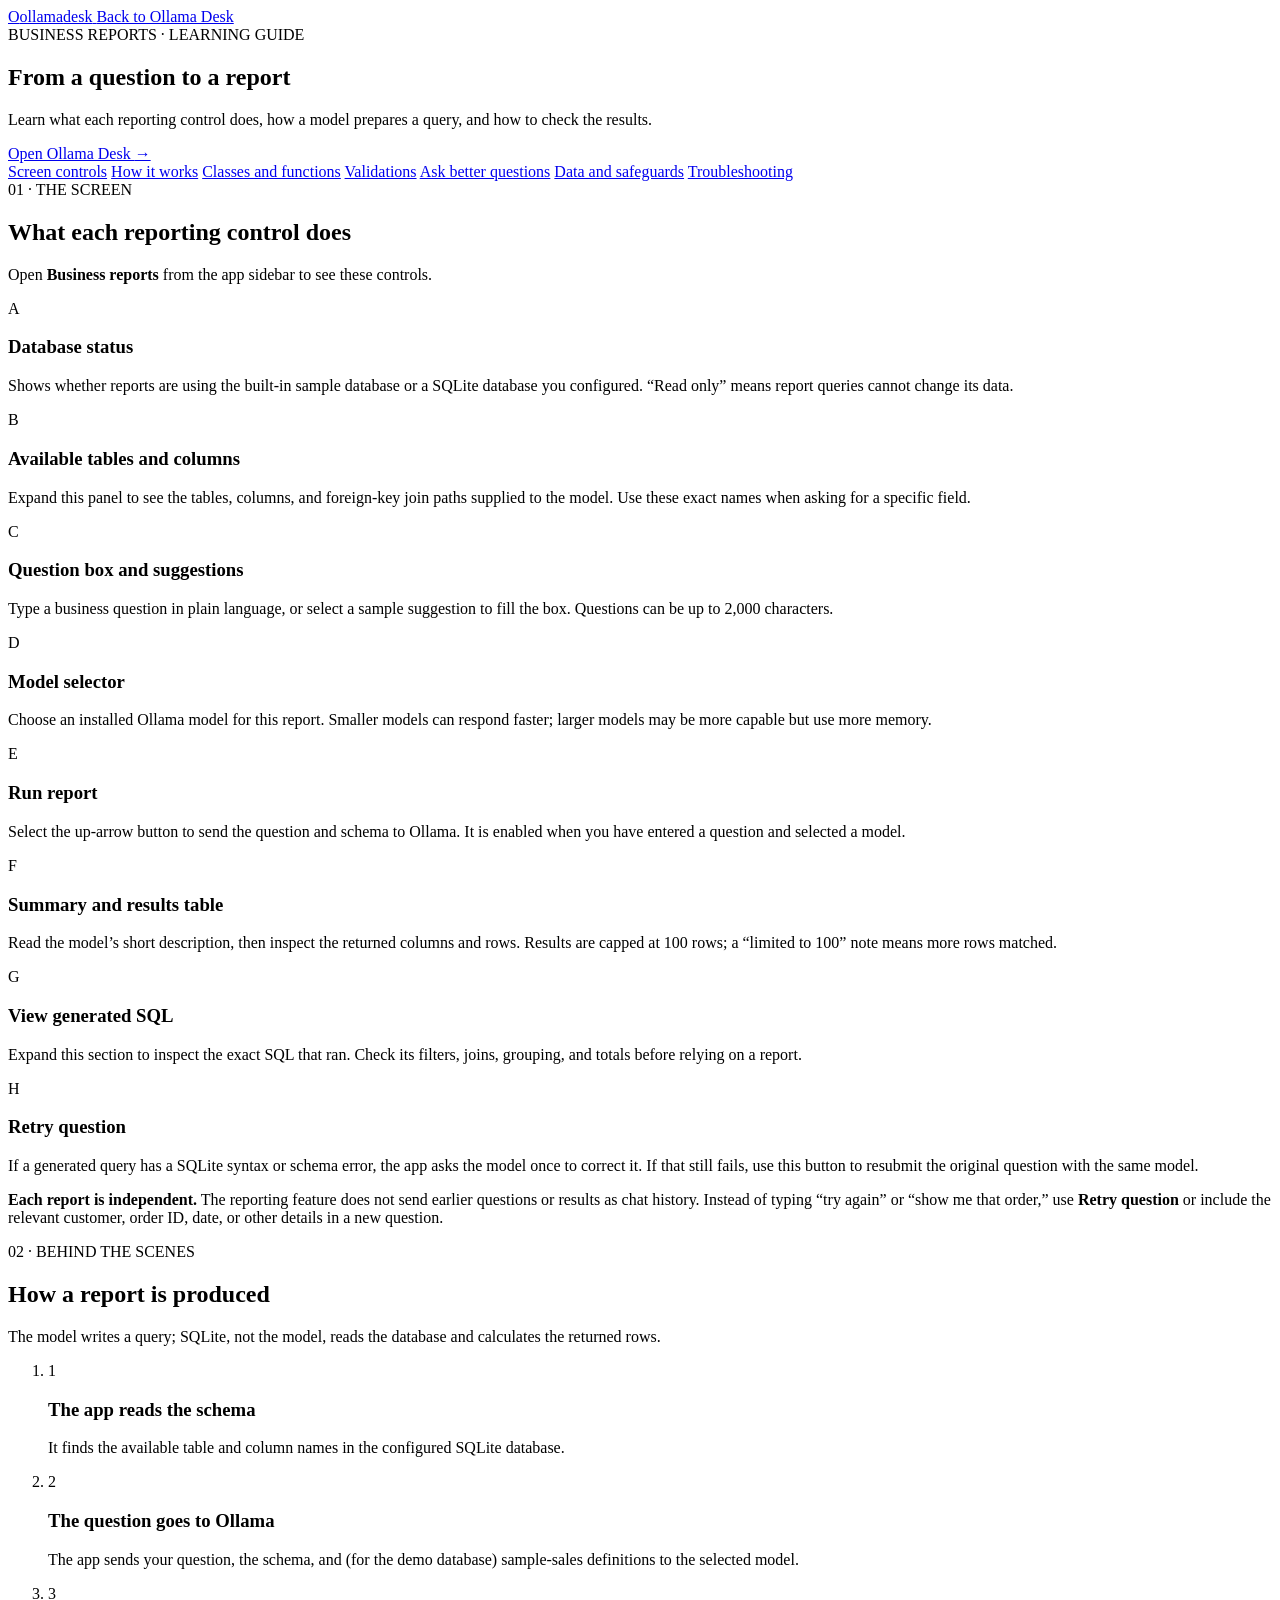
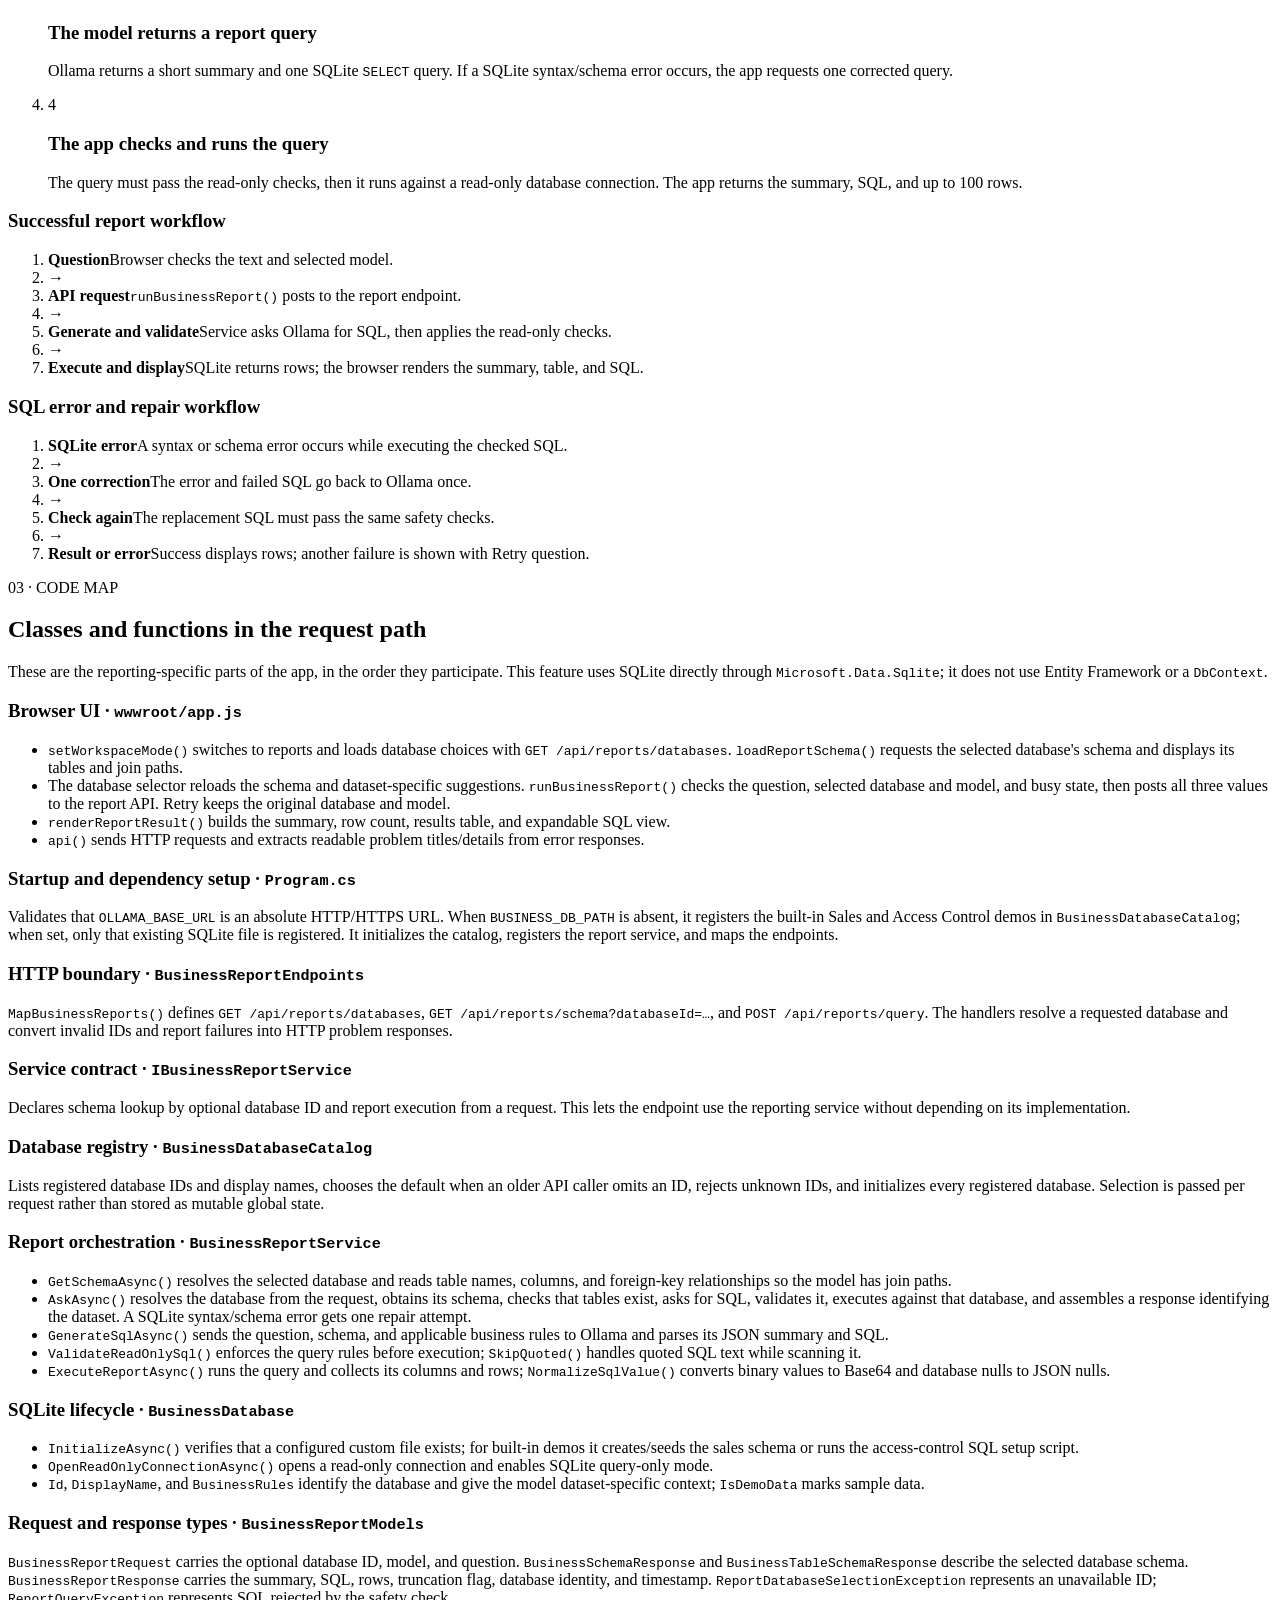
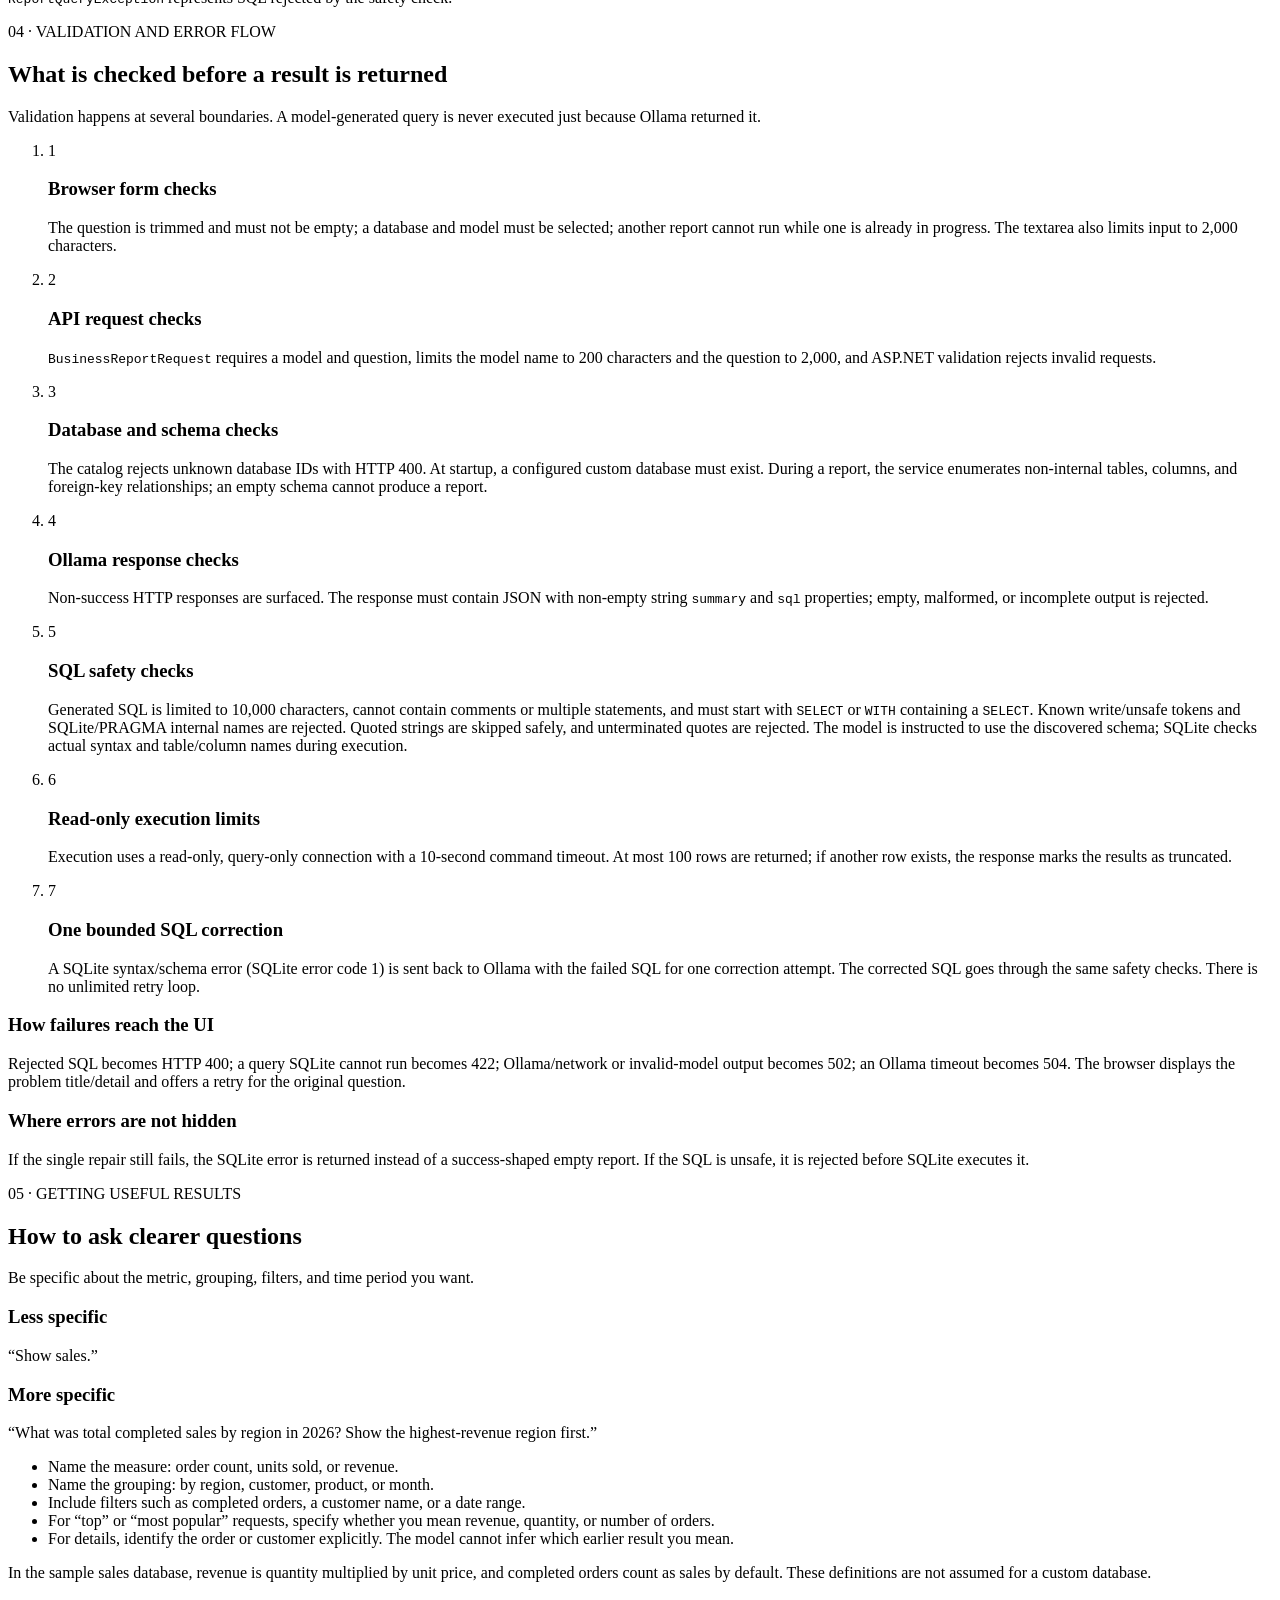
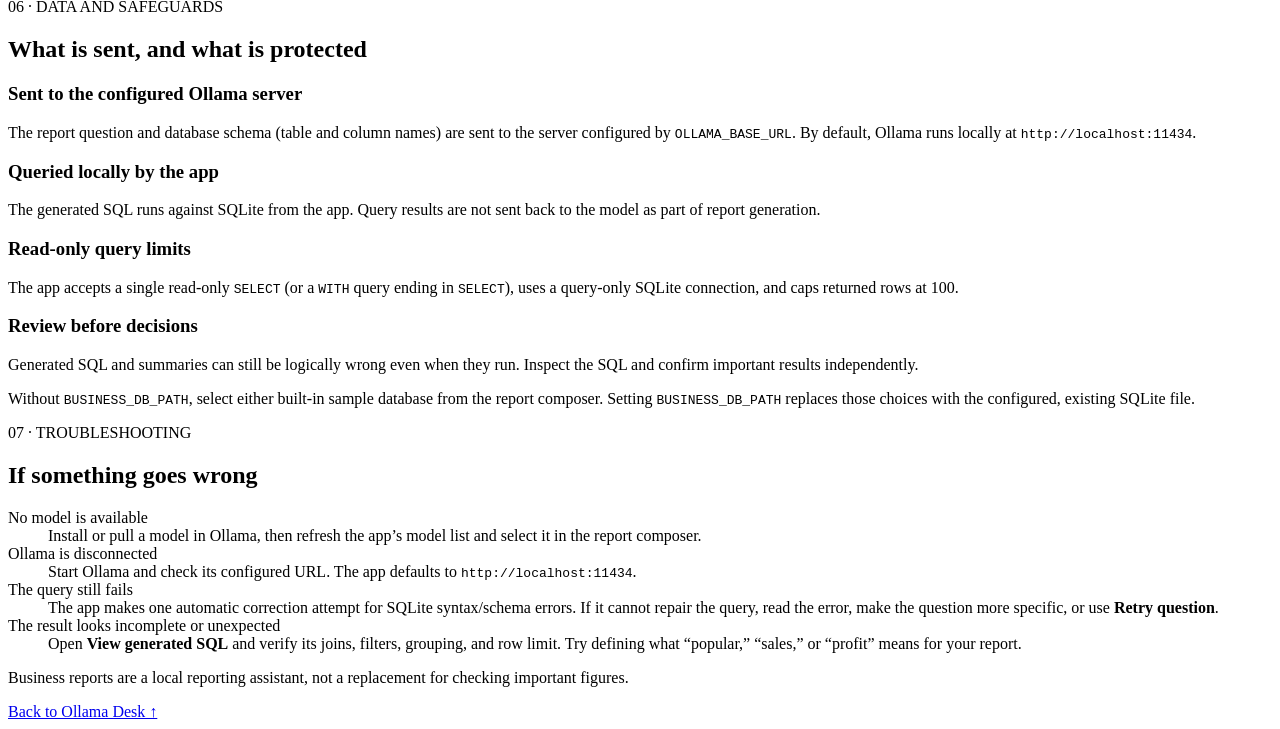
==== wwwroot/learning.html @ eddd1640 "Init commit" ====
<!doctype html>
<html lang="en">
<head>
  <meta charset="utf-8">
  <meta name="viewport" content="width=device-width, initial-scale=1">
  <meta name="theme-color" content="#101112">
  <meta name="description" content="Learn how Ollama Desk turns business questions into read-only SQLite reports.">
  <title>Business Reports Guide · Ollama Desk</title>
  <link rel="stylesheet" href="/styles.css">
</head>
<body class="learning-page">
  <header class="learning-topbar">
    <a class="brand" href="/" aria-label="Ollama Desk home">
      <span class="brand-mark">O</span><span>ollama<span class="brand-light">desk</span></span>
    </a>
    <a class="learning-back" href="/">Back to Ollama Desk</a>
  </header>

  <main class="learning-main">
    <section class="learning-hero">
      <div class="eyebrow">BUSINESS REPORTS · LEARNING GUIDE</div>
      <h1>From a question to a report</h1>
      <p>Learn what each reporting control does, how a model prepares a query, and how to check the results.</p>
      <a class="learning-cta" href="/">Open Ollama Desk <span aria-hidden="true">→</span></a>
    </section>

    <nav class="learning-toc" aria-label="Guide sections">
      <a href="#controls">Screen controls</a>
      <a href="#workflow">How it works</a>
      <a href="#architecture">Classes and functions</a>
      <a href="#validation-flow">Validations</a>
      <a href="#good-questions">Ask better questions</a>
      <a href="#safety">Data and safeguards</a>
      <a href="#troubleshooting">Troubleshooting</a>
    </nav>

    <section class="learning-section" id="controls">
      <div class="learning-section-heading">
        <div class="eyebrow">01 · THE SCREEN</div>
        <h2>What each reporting control does</h2>
        <p>Open <strong>Business reports</strong> from the app sidebar to see these controls.</p>
      </div>
      <div class="learning-cards">
        <article class="learning-card">
          <span class="learning-card-number">A</span>
          <h3>Database status</h3>
          <p>Shows whether reports are using the built-in sample database or a SQLite database you configured. “Read only” means report queries cannot change its data.</p>
        </article>
        <article class="learning-card">
          <span class="learning-card-number">B</span>
          <h3>Available tables and columns</h3>
          <p>Expand this panel to see the tables, columns, and foreign-key join paths supplied to the model. Use these exact names when asking for a specific field.</p>
        </article>
        <article class="learning-card">
          <span class="learning-card-number">C</span>
          <h3>Question box and suggestions</h3>
          <p>Type a business question in plain language, or select a sample suggestion to fill the box. Questions can be up to 2,000 characters.</p>
        </article>
        <article class="learning-card">
          <span class="learning-card-number">D</span>
          <h3>Model selector</h3>
          <p>Choose an installed Ollama model for this report. Smaller models can respond faster; larger models may be more capable but use more memory.</p>
        </article>
        <article class="learning-card">
          <span class="learning-card-number">E</span>
          <h3>Run report</h3>
          <p>Select the up-arrow button to send the question and schema to Ollama. It is enabled when you have entered a question and selected a model.</p>
        </article>
        <article class="learning-card">
          <span class="learning-card-number">F</span>
          <h3>Summary and results table</h3>
          <p>Read the model’s short description, then inspect the returned columns and rows. Results are capped at 100 rows; a “limited to 100” note means more rows matched.</p>
        </article>
        <article class="learning-card">
          <span class="learning-card-number">G</span>
          <h3>View generated SQL</h3>
          <p>Expand this section to inspect the exact SQL that ran. Check its filters, joins, grouping, and totals before relying on a report.</p>
        </article>
        <article class="learning-card">
          <span class="learning-card-number">H</span>
          <h3>Retry question</h3>
          <p>If a generated query has a SQLite syntax or schema error, the app asks the model once to correct it. If that still fails, use this button to resubmit the original question with the same model.</p>
        </article>
      </div>
      <p class="learning-note"><strong>Each report is independent.</strong> The reporting feature does not send earlier questions or results as chat history. Instead of typing “try again” or “show me that order,” use <strong>Retry question</strong> or include the relevant customer, order ID, date, or other details in a new question.</p>
    </section>

    <section class="learning-section" id="workflow">
      <div class="learning-section-heading">
        <div class="eyebrow">02 · BEHIND THE SCENES</div>
        <h2>How a report is produced</h2>
        <p>The model writes a query; SQLite, not the model, reads the database and calculates the returned rows.</p>
      </div>
      <ol class="learning-steps">
        <li><span>1</span><div><h3>The app reads the schema</h3><p>It finds the available table and column names in the configured SQLite database.</p></div></li>
        <li><span>2</span><div><h3>The question goes to Ollama</h3><p>The app sends your question, the schema, and (for the demo database) sample-sales definitions to the selected model.</p></div></li>
        <li><span>3</span><div><h3>The model returns a report query</h3><p>Ollama returns a short summary and one SQLite <code>SELECT</code> query. If a SQLite syntax/schema error occurs, the app requests one corrected query.</p></div></li>
        <li><span>4</span><div><h3>The app checks and runs the query</h3><p>The query must pass the read-only checks, then it runs against a read-only database connection. The app returns the summary, SQL, and up to 100 rows.</p></div></li>
      </ol>
      <div class="learning-workflows">
        <article class="learning-workflow-card">
          <h3>Successful report workflow</h3>
          <ol class="learning-arrow-flow" aria-label="Successful report workflow">
            <li><strong>Question</strong><span>Browser checks the text and selected model.</span></li>
            <li class="learning-arrow" aria-hidden="true">→</li>
            <li><strong>API request</strong><span><code>runBusinessReport()</code> posts to the report endpoint.</span></li>
            <li class="learning-arrow" aria-hidden="true">→</li>
            <li><strong>Generate and validate</strong><span>Service asks Ollama for SQL, then applies the read-only checks.</span></li>
            <li class="learning-arrow" aria-hidden="true">→</li>
            <li><strong>Execute and display</strong><span>SQLite returns rows; the browser renders the summary, table, and SQL.</span></li>
          </ol>
        </article>
        <article class="learning-workflow-card">
          <h3>SQL error and repair workflow</h3>
          <ol class="learning-arrow-flow" aria-label="SQL error repair workflow">
            <li><strong>SQLite error</strong><span>A syntax or schema error occurs while executing the checked SQL.</span></li>
            <li class="learning-arrow" aria-hidden="true">→</li>
            <li><strong>One correction</strong><span>The error and failed SQL go back to Ollama once.</span></li>
            <li class="learning-arrow" aria-hidden="true">→</li>
            <li><strong>Check again</strong><span>The replacement SQL must pass the same safety checks.</span></li>
            <li class="learning-arrow" aria-hidden="true">→</li>
            <li><strong>Result or error</strong><span>Success displays rows; another failure is shown with Retry question.</span></li>
          </ol>
        </article>
      </div>
    </section>

    <section class="learning-section" id="architecture">
      <div class="learning-section-heading">
        <div class="eyebrow">03 · CODE MAP</div>
        <h2>Classes and functions in the request path</h2>
        <p>These are the reporting-specific parts of the app, in the order they participate. This feature uses SQLite directly through <code>Microsoft.Data.Sqlite</code>; it does not use Entity Framework or a <code>DbContext</code>.</p>
      </div>
      <div class="learning-cards">
        <article class="learning-card">
          <h3>Browser UI · <code>wwwroot/app.js</code></h3>
          <ul class="learning-code-list">
            <li><code>setWorkspaceMode()</code> switches to reports and loads database choices with <code>GET /api/reports/databases</code>. <code>loadReportSchema()</code> requests the selected database's schema and displays its tables and join paths.</li>
            <li>The database selector reloads the schema and dataset-specific suggestions. <code>runBusinessReport()</code> checks the question, selected database and model, and busy state, then posts all three values to the report API. Retry keeps the original database and model.</li>
            <li><code>renderReportResult()</code> builds the summary, row count, results table, and expandable SQL view.</li>
            <li><code>api()</code> sends HTTP requests and extracts readable problem titles/details from error responses.</li>
          </ul>
        </article>
        <article class="learning-card">
          <h3>Startup and dependency setup · <code>Program.cs</code></h3>
          <p>Validates that <code>OLLAMA_BASE_URL</code> is an absolute HTTP/HTTPS URL. When <code>BUSINESS_DB_PATH</code> is absent, it registers the built-in Sales and Access Control demos in <code>BusinessDatabaseCatalog</code>; when set, only that existing SQLite file is registered. It initializes the catalog, registers the report service, and maps the endpoints.</p>
        </article>
        <article class="learning-card">
          <h3>HTTP boundary · <code>BusinessReportEndpoints</code></h3>
          <p><code>MapBusinessReports()</code> defines <code>GET /api/reports/databases</code>, <code>GET /api/reports/schema?databaseId=…</code>, and <code>POST /api/reports/query</code>. The handlers resolve a requested database and convert invalid IDs and report failures into HTTP problem responses.</p>
        </article>
        <article class="learning-card">
          <h3>Service contract · <code>IBusinessReportService</code></h3>
          <p>Declares schema lookup by optional database ID and report execution from a request. This lets the endpoint use the reporting service without depending on its implementation.</p>
        </article>
        <article class="learning-card">
          <h3>Database registry · <code>BusinessDatabaseCatalog</code></h3>
          <p>Lists registered database IDs and display names, chooses the default when an older API caller omits an ID, rejects unknown IDs, and initializes every registered database. Selection is passed per request rather than stored as mutable global state.</p>
        </article>
        <article class="learning-card">
          <h3>Report orchestration · <code>BusinessReportService</code></h3>
          <ul class="learning-code-list">
            <li><code>GetSchemaAsync()</code> resolves the selected database and reads table names, columns, and foreign-key relationships so the model has join paths.</li>
            <li><code>AskAsync()</code> resolves the database from the request, obtains its schema, checks that tables exist, asks for SQL, validates it, executes against that database, and assembles a response identifying the dataset. A SQLite syntax/schema error gets one repair attempt.</li>
            <li><code>GenerateSqlAsync()</code> sends the question, schema, and applicable business rules to Ollama and parses its JSON summary and SQL.</li>
            <li><code>ValidateReadOnlySql()</code> enforces the query rules before execution; <code>SkipQuoted()</code> handles quoted SQL text while scanning it.</li>
            <li><code>ExecuteReportAsync()</code> runs the query and collects its columns and rows; <code>NormalizeSqlValue()</code> converts binary values to Base64 and database nulls to JSON nulls.</li>
          </ul>
        </article>
        <article class="learning-card">
          <h3>SQLite lifecycle · <code>BusinessDatabase</code></h3>
          <ul class="learning-code-list">
            <li><code>InitializeAsync()</code> verifies that a configured custom file exists; for built-in demos it creates/seeds the sales schema or runs the access-control SQL setup script.</li>
            <li><code>OpenReadOnlyConnectionAsync()</code> opens a read-only connection and enables SQLite query-only mode.</li>
            <li><code>Id</code>, <code>DisplayName</code>, and <code>BusinessRules</code> identify the database and give the model dataset-specific context; <code>IsDemoData</code> marks sample data.</li>
          </ul>
        </article>
        <article class="learning-card">
          <h3>Request and response types · <code>BusinessReportModels</code></h3>
          <p><code>BusinessReportRequest</code> carries the optional database ID, model, and question. <code>BusinessSchemaResponse</code> and <code>BusinessTableSchemaResponse</code> describe the selected database schema. <code>BusinessReportResponse</code> carries the summary, SQL, rows, truncation flag, database identity, and timestamp. <code>ReportDatabaseSelectionException</code> represents an unavailable ID; <code>ReportQueryException</code> represents SQL rejected by the safety check.</p>
        </article>
      </div>
    </section>

    <section class="learning-section" id="validation-flow">
      <div class="learning-section-heading">
        <div class="eyebrow">04 · VALIDATION AND ERROR FLOW</div>
        <h2>What is checked before a result is returned</h2>
        <p>Validation happens at several boundaries. A model-generated query is never executed just because Ollama returned it.</p>
      </div>
      <ol class="learning-steps">
        <li><span>1</span><div><h3>Browser form checks</h3><p>The question is trimmed and must not be empty; a database and model must be selected; another report cannot run while one is already in progress. The textarea also limits input to 2,000 characters.</p></div></li>
        <li><span>2</span><div><h3>API request checks</h3><p><code>BusinessReportRequest</code> requires a model and question, limits the model name to 200 characters and the question to 2,000, and ASP.NET validation rejects invalid requests.</p></div></li>
        <li><span>3</span><div><h3>Database and schema checks</h3><p>The catalog rejects unknown database IDs with HTTP 400. At startup, a configured custom database must exist. During a report, the service enumerates non-internal tables, columns, and foreign-key relationships; an empty schema cannot produce a report.</p></div></li>
        <li><span>4</span><div><h3>Ollama response checks</h3><p>Non-success HTTP responses are surfaced. The response must contain JSON with non-empty string <code>summary</code> and <code>sql</code> properties; empty, malformed, or incomplete output is rejected.</p></div></li>
        <li><span>5</span><div><h3>SQL safety checks</h3><p>Generated SQL is limited to 10,000 characters, cannot contain comments or multiple statements, and must start with <code>SELECT</code> or <code>WITH</code> containing a <code>SELECT</code>. Known write/unsafe tokens and SQLite/PRAGMA internal names are rejected. Quoted strings are skipped safely, and unterminated quotes are rejected. The model is instructed to use the discovered schema; SQLite checks actual syntax and table/column names during execution.</p></div></li>
        <li><span>6</span><div><h3>Read-only execution limits</h3><p>Execution uses a read-only, query-only connection with a 10-second command timeout. At most 100 rows are returned; if another row exists, the response marks the results as truncated.</p></div></li>
        <li><span>7</span><div><h3>One bounded SQL correction</h3><p>A SQLite syntax/schema error (SQLite error code 1) is sent back to Ollama with the failed SQL for one correction attempt. The corrected SQL goes through the same safety checks. There is no unlimited retry loop.</p></div></li>
      </ol>
      <div class="learning-safety-grid learning-error-grid">
        <article class="learning-card">
          <h3>How failures reach the UI</h3>
          <p>Rejected SQL becomes HTTP 400; a query SQLite cannot run becomes 422; Ollama/network or invalid-model output becomes 502; an Ollama timeout becomes 504. The browser displays the problem title/detail and offers a retry for the original question.</p>
        </article>
        <article class="learning-card">
          <h3>Where errors are not hidden</h3>
          <p>If the single repair still fails, the SQLite error is returned instead of a success-shaped empty report. If the SQL is unsafe, it is rejected before SQLite executes it.</p>
        </article>
      </div>
    </section>

    <section class="learning-section" id="good-questions">
      <div class="learning-section-heading">
        <div class="eyebrow">05 · GETTING USEFUL RESULTS</div>
        <h2>How to ask clearer questions</h2>
        <p>Be specific about the metric, grouping, filters, and time period you want.</p>
      </div>
      <div class="learning-example">
        <div>
          <h3>Less specific</h3>
          <p>“Show sales.”</p>
        </div>
        <div>
          <h3>More specific</h3>
          <p>“What was total completed sales by region in 2026? Show the highest-revenue region first.”</p>
        </div>
      </div>
      <ul class="learning-tips">
        <li>Name the measure: order count, units sold, or revenue.</li>
        <li>Name the grouping: by region, customer, product, or month.</li>
        <li>Include filters such as completed orders, a customer name, or a date range.</li>
        <li>For “top” or “most popular” requests, specify whether you mean revenue, quantity, or number of orders.</li>
        <li>For details, identify the order or customer explicitly. The model cannot infer which earlier result you mean.</li>
      </ul>
      <p class="learning-note">In the sample sales database, revenue is quantity multiplied by unit price, and completed orders count as sales by default. These definitions are not assumed for a custom database.</p>
    </section>

    <section class="learning-section" id="safety">
      <div class="learning-section-heading">
        <div class="eyebrow">06 · DATA AND SAFEGUARDS</div>
        <h2>What is sent, and what is protected</h2>
      </div>
      <div class="learning-safety-grid">
        <article class="learning-card">
          <h3>Sent to the configured Ollama server</h3>
          <p>The report question and database schema (table and column names) are sent to the server configured by <code>OLLAMA_BASE_URL</code>. By default, Ollama runs locally at <code>http://localhost:11434</code>.</p>
        </article>
        <article class="learning-card">
          <h3>Queried locally by the app</h3>
          <p>The generated SQL runs against SQLite from the app. Query results are not sent back to the model as part of report generation.</p>
        </article>
        <article class="learning-card">
          <h3>Read-only query limits</h3>
          <p>The app accepts a single read-only <code>SELECT</code> (or a <code>WITH</code> query ending in <code>SELECT</code>), uses a query-only SQLite connection, and caps returned rows at 100.</p>
        </article>
        <article class="learning-card">
          <h3>Review before decisions</h3>
          <p>Generated SQL and summaries can still be logically wrong even when they run. Inspect the SQL and confirm important results independently.</p>
        </article>
      </div>
      <p class="learning-note">Without <code>BUSINESS_DB_PATH</code>, select either built-in sample database from the report composer. Setting <code>BUSINESS_DB_PATH</code> replaces those choices with the configured, existing SQLite file.</p>
    </section>

    <section class="learning-section" id="troubleshooting">
      <div class="learning-section-heading">
        <div class="eyebrow">07 · TROUBLESHOOTING</div>
        <h2>If something goes wrong</h2>
      </div>
      <dl class="learning-faq">
        <div><dt>No model is available</dt><dd>Install or pull a model in Ollama, then refresh the app’s model list and select it in the report composer.</dd></div>
        <div><dt>Ollama is disconnected</dt><dd>Start Ollama and check its configured URL. The app defaults to <code>http://localhost:11434</code>.</dd></div>
        <div><dt>The query still fails</dt><dd>The app makes one automatic correction attempt for SQLite syntax/schema errors. If it cannot repair the query, read the error, make the question more specific, or use <strong>Retry question</strong>.</dd></div>
        <div><dt>The result looks incomplete or unexpected</dt><dd>Open <strong>View generated SQL</strong> and verify its joins, filters, grouping, and row limit. Try defining what “popular,” “sales,” or “profit” means for your report.</dd></div>
      </dl>
    </section>

    <footer class="learning-footer">
      <p>Business reports are a local reporting assistant, not a replacement for checking important figures.</p>
      <a class="learning-back" href="/">Back to Ollama Desk ↑</a>
    </footer>
  </main>
</body>
</html>
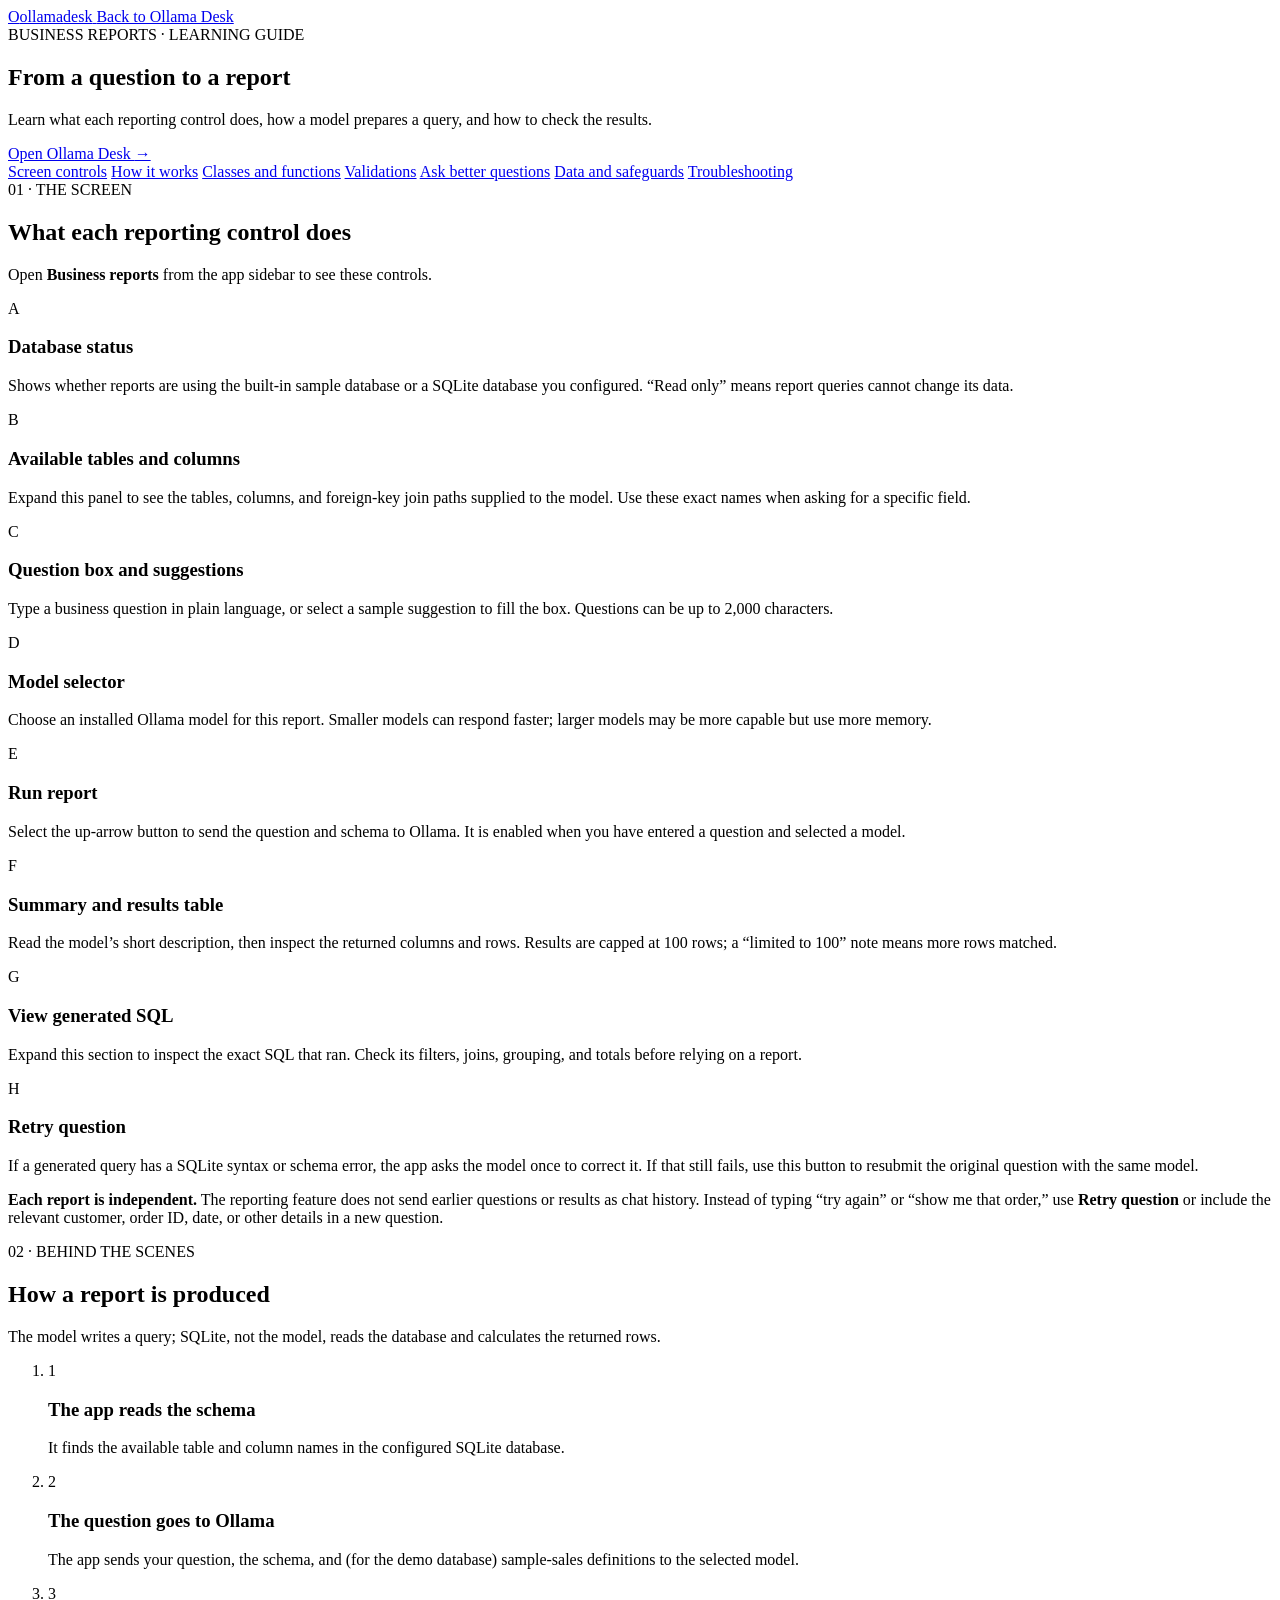
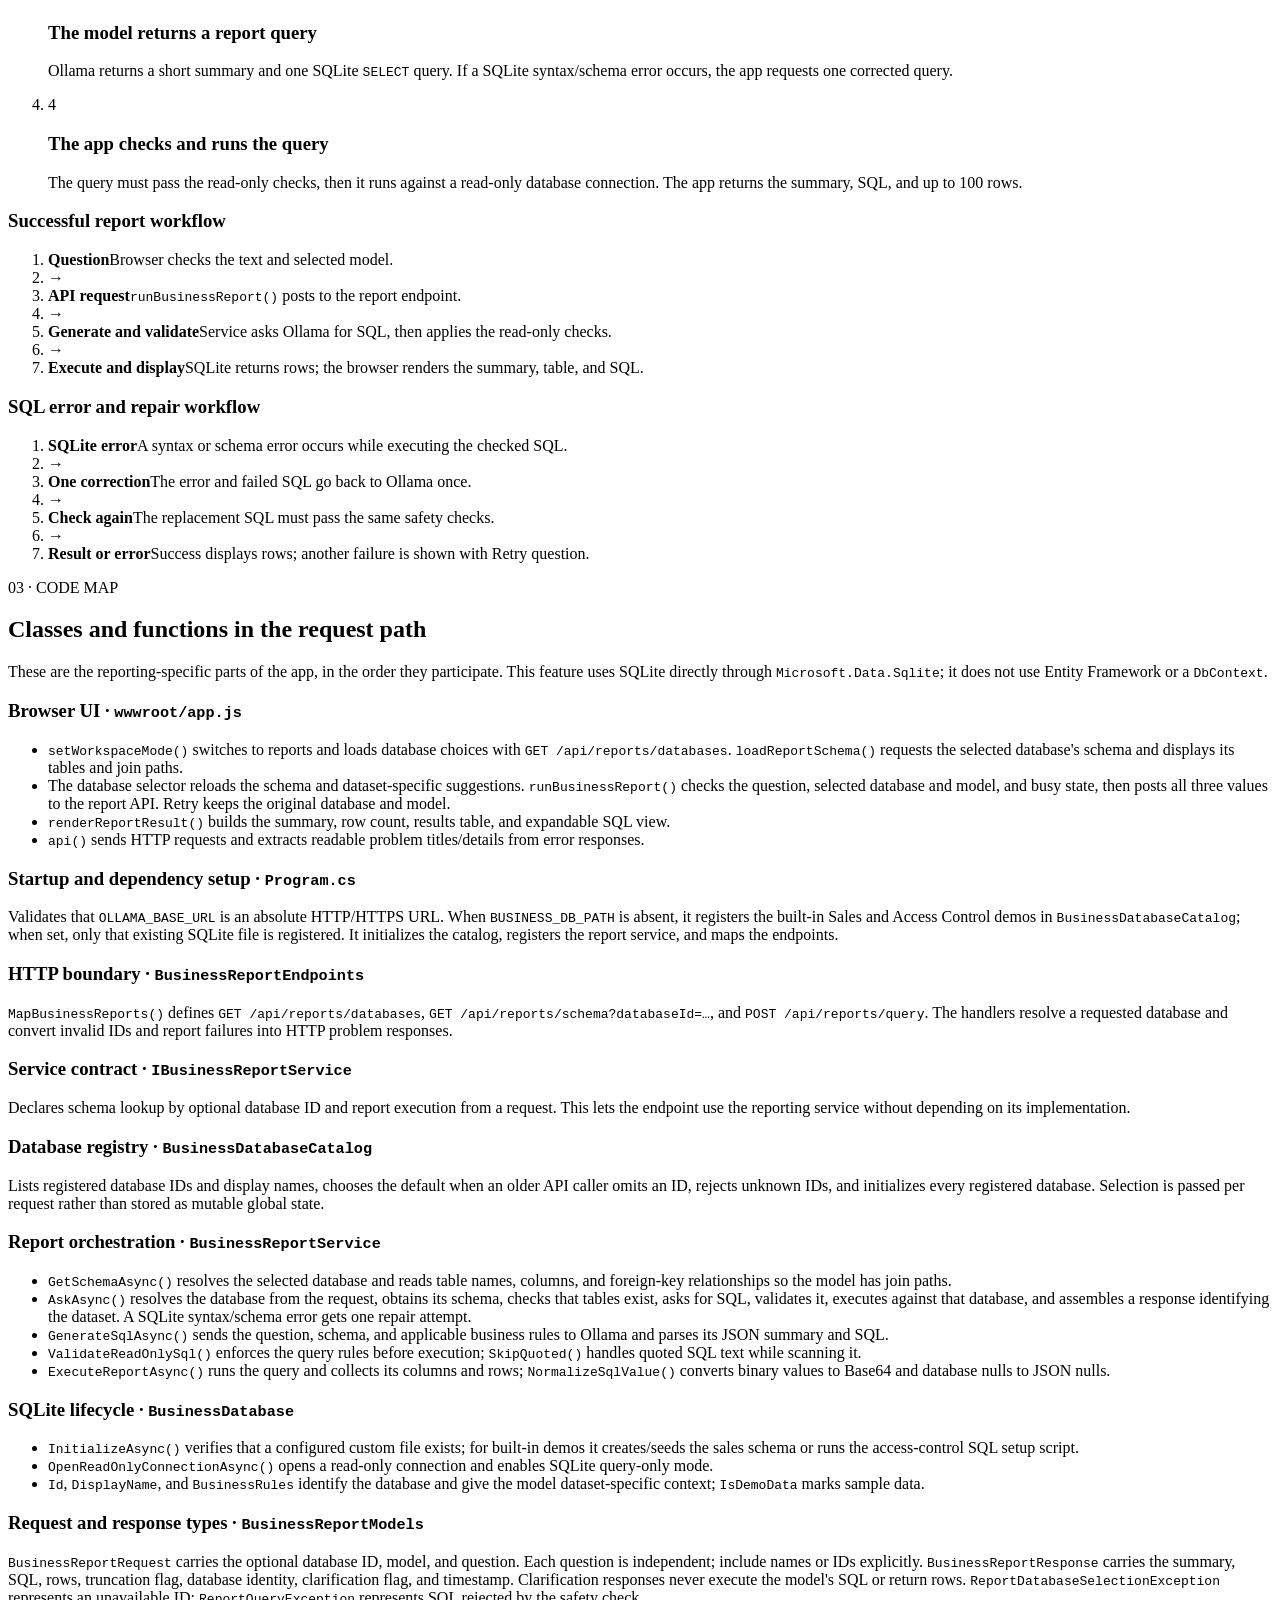
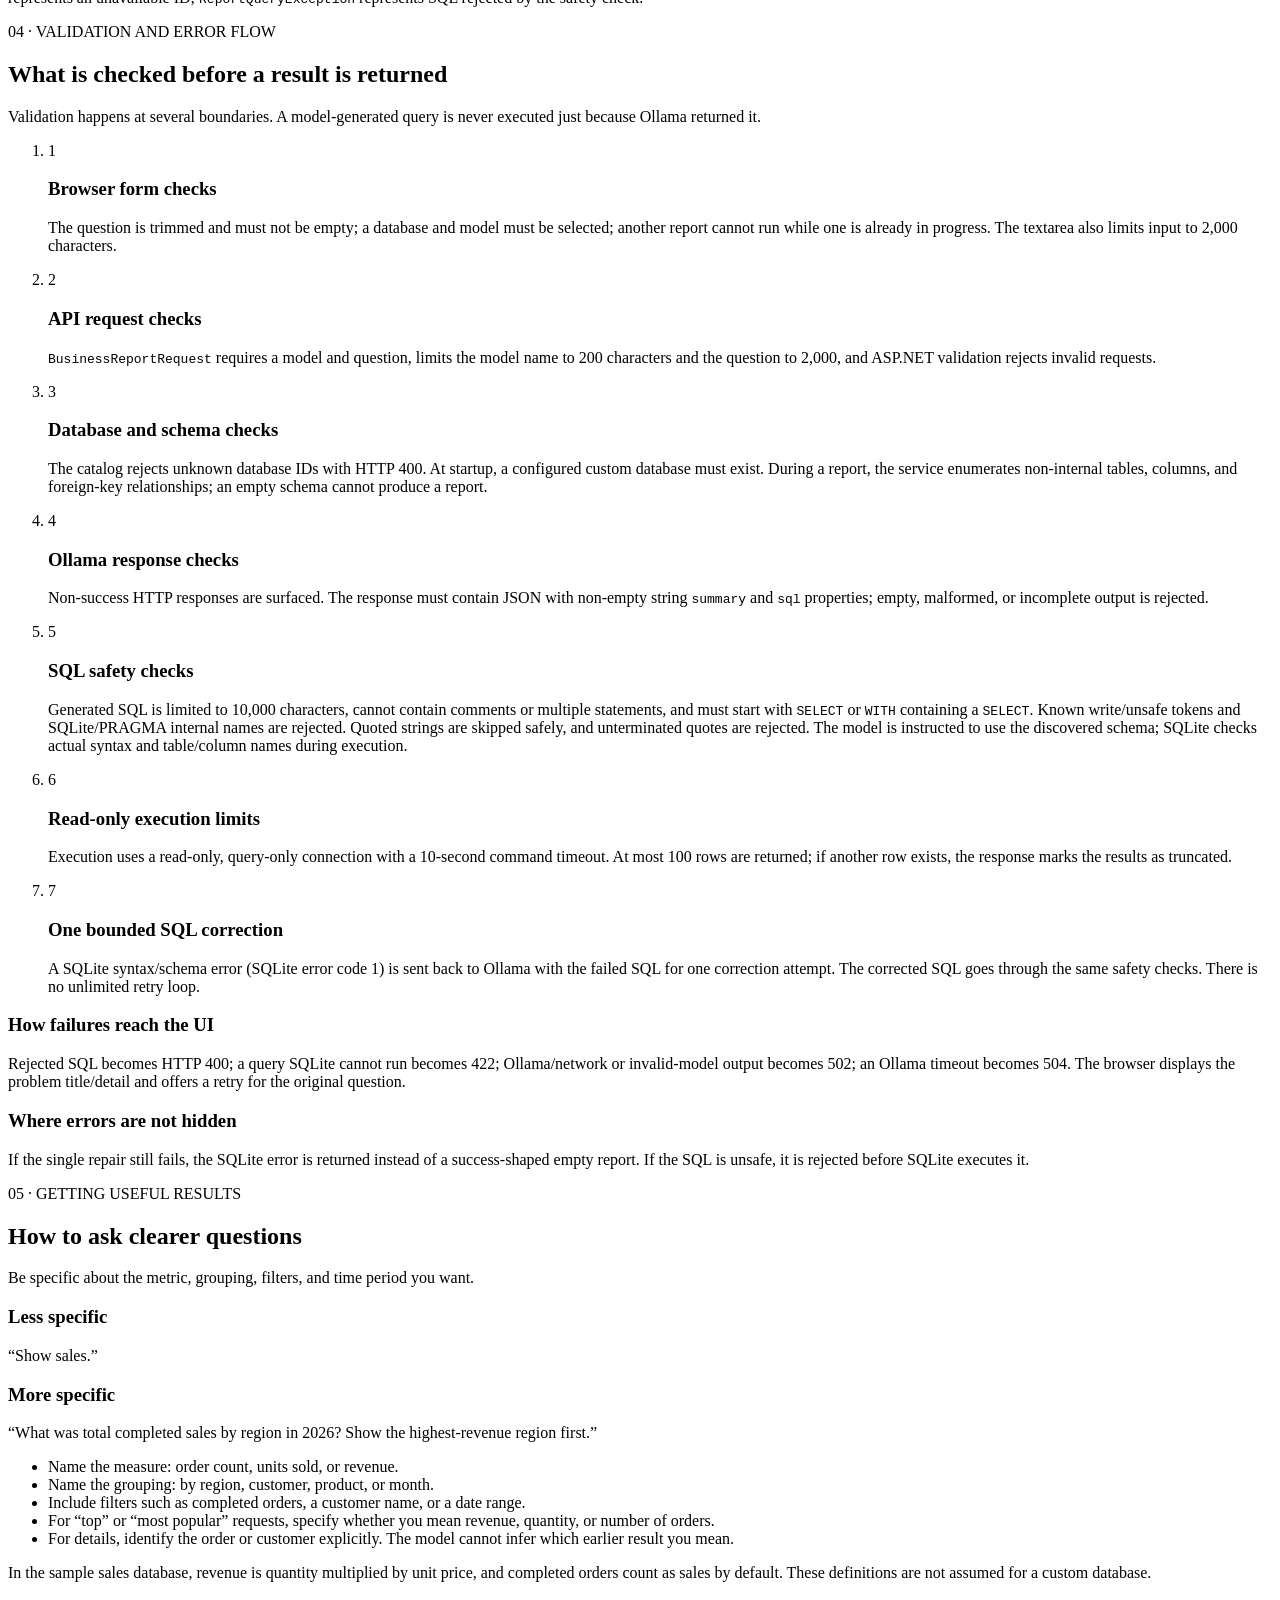
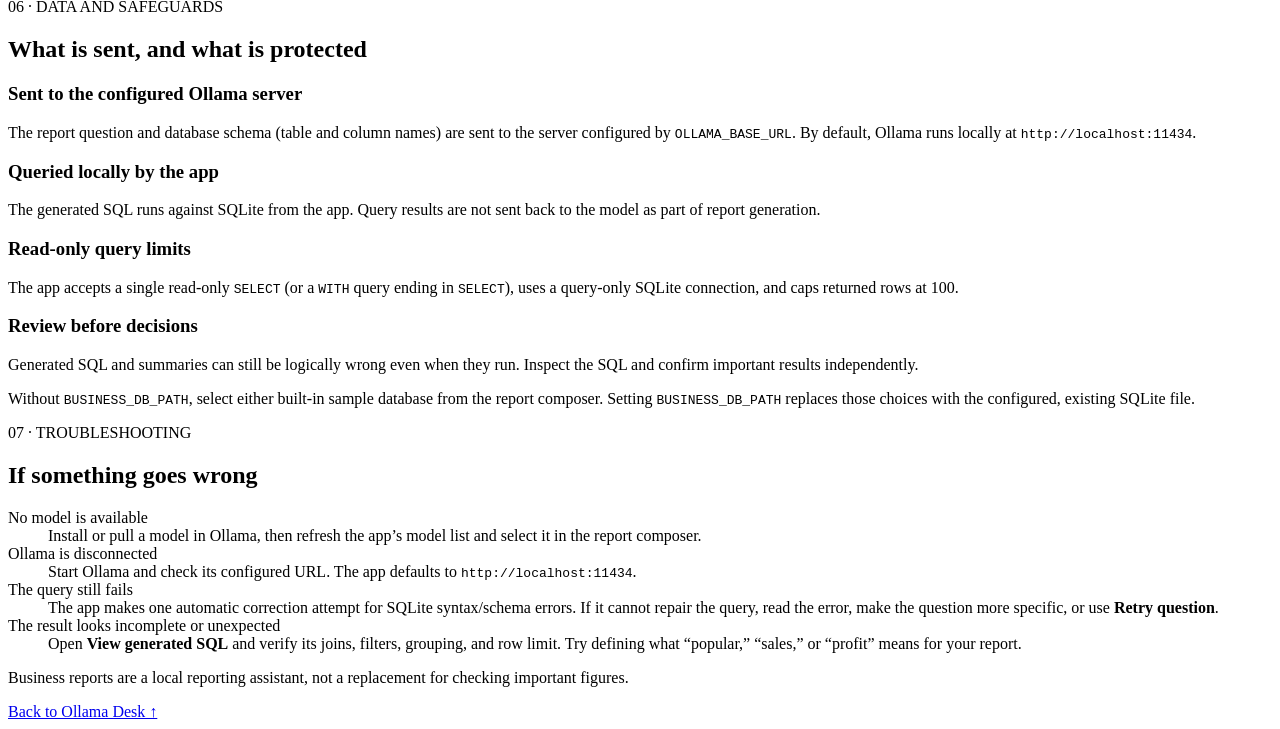
==== commit 438ab168: "Fixed database options loading in business chat" ====
--- a/wwwroot/learning.html
+++ b/wwwroot/learning.html
@@ -177,7 +177,7 @@
         </article>
         <article class="learning-card">
           <h3>Request and response types · <code>BusinessReportModels</code></h3>
-          <p><code>BusinessReportRequest</code> carries the optional database ID, model, and question. <code>BusinessSchemaResponse</code> and <code>BusinessTableSchemaResponse</code> describe the selected database schema. <code>BusinessReportResponse</code> carries the summary, SQL, rows, truncation flag, database identity, and timestamp. <code>ReportDatabaseSelectionException</code> represents an unavailable ID; <code>ReportQueryException</code> represents SQL rejected by the safety check.</p>
+          <p><code>BusinessReportRequest</code> carries the optional database ID, model, and question. Each question is independent; include names or IDs explicitly. <code>BusinessReportResponse</code> carries the summary, SQL, rows, truncation flag, database identity, clarification flag, and timestamp. Clarification responses never execute the model's SQL or return rows. <code>ReportDatabaseSelectionException</code> represents an unavailable ID; <code>ReportQueryException</code> represents SQL rejected by the safety check.</p>
         </article>
       </div>
     </section>
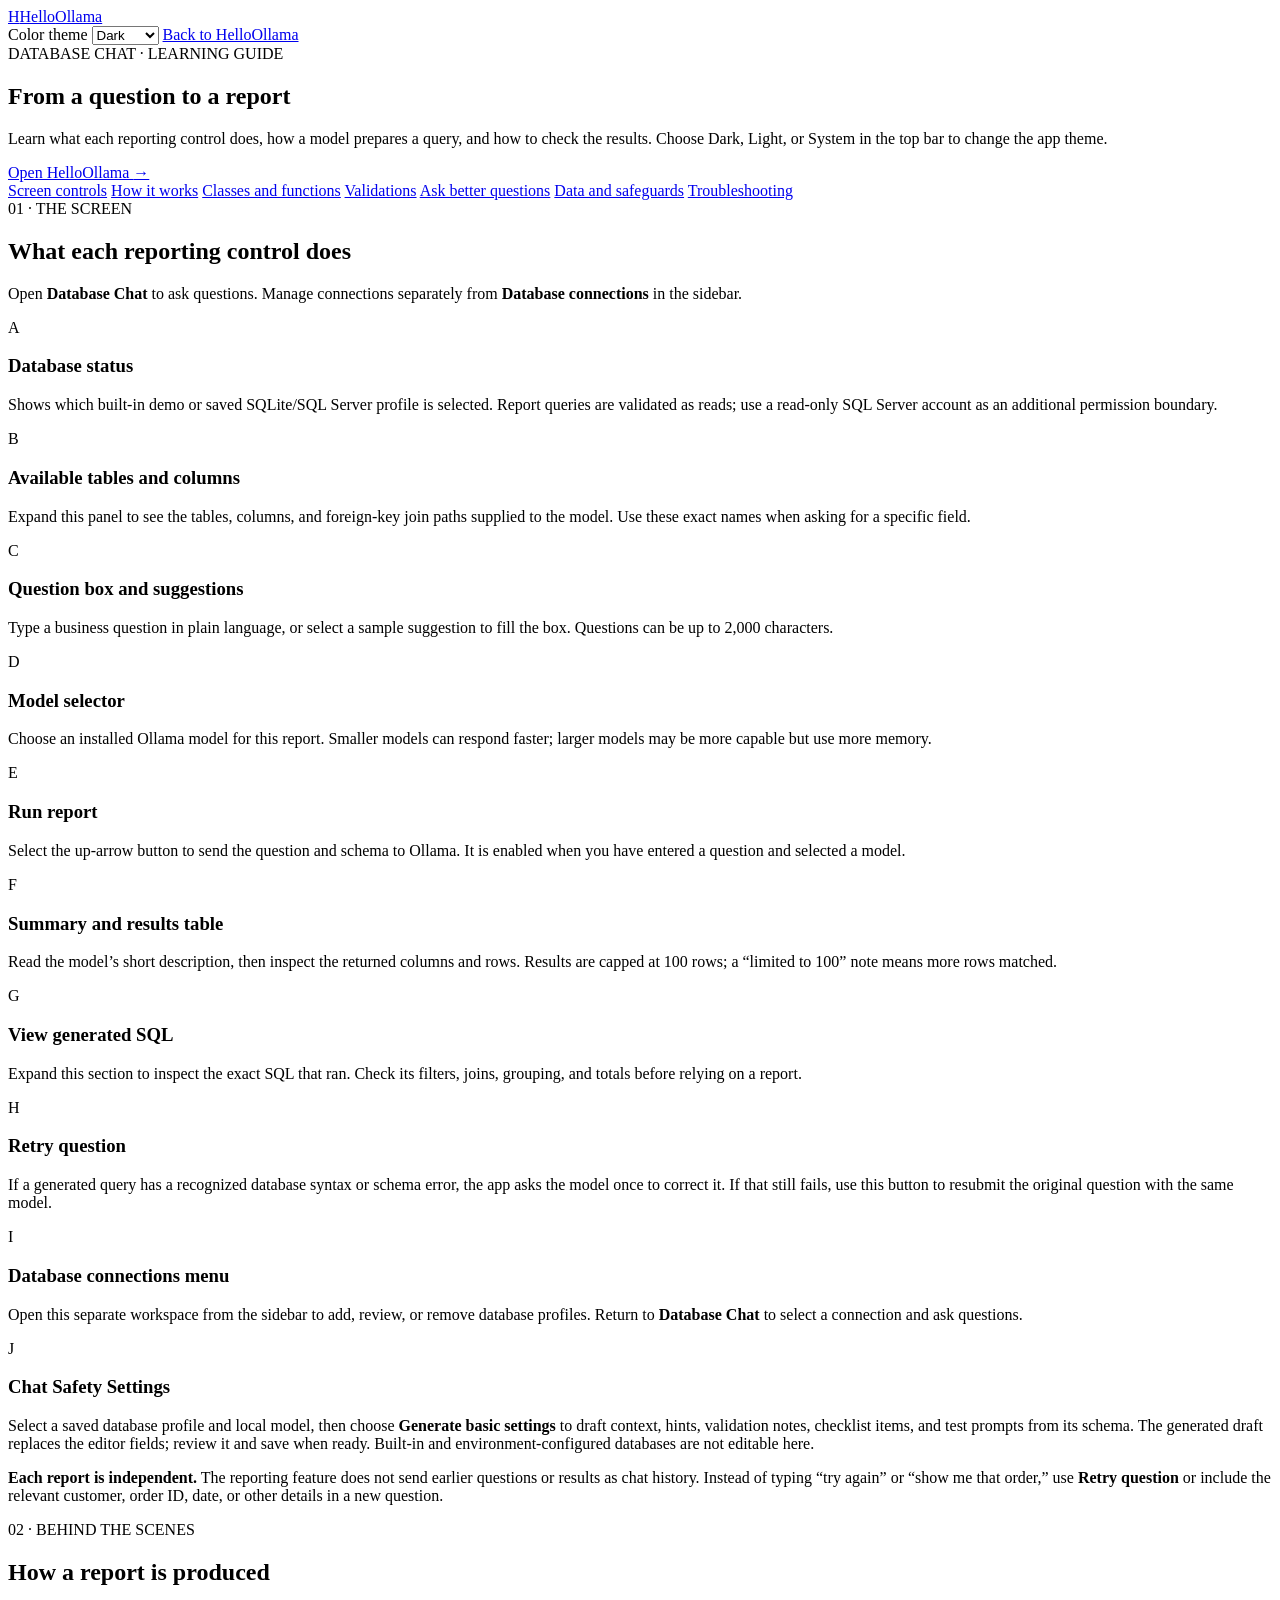
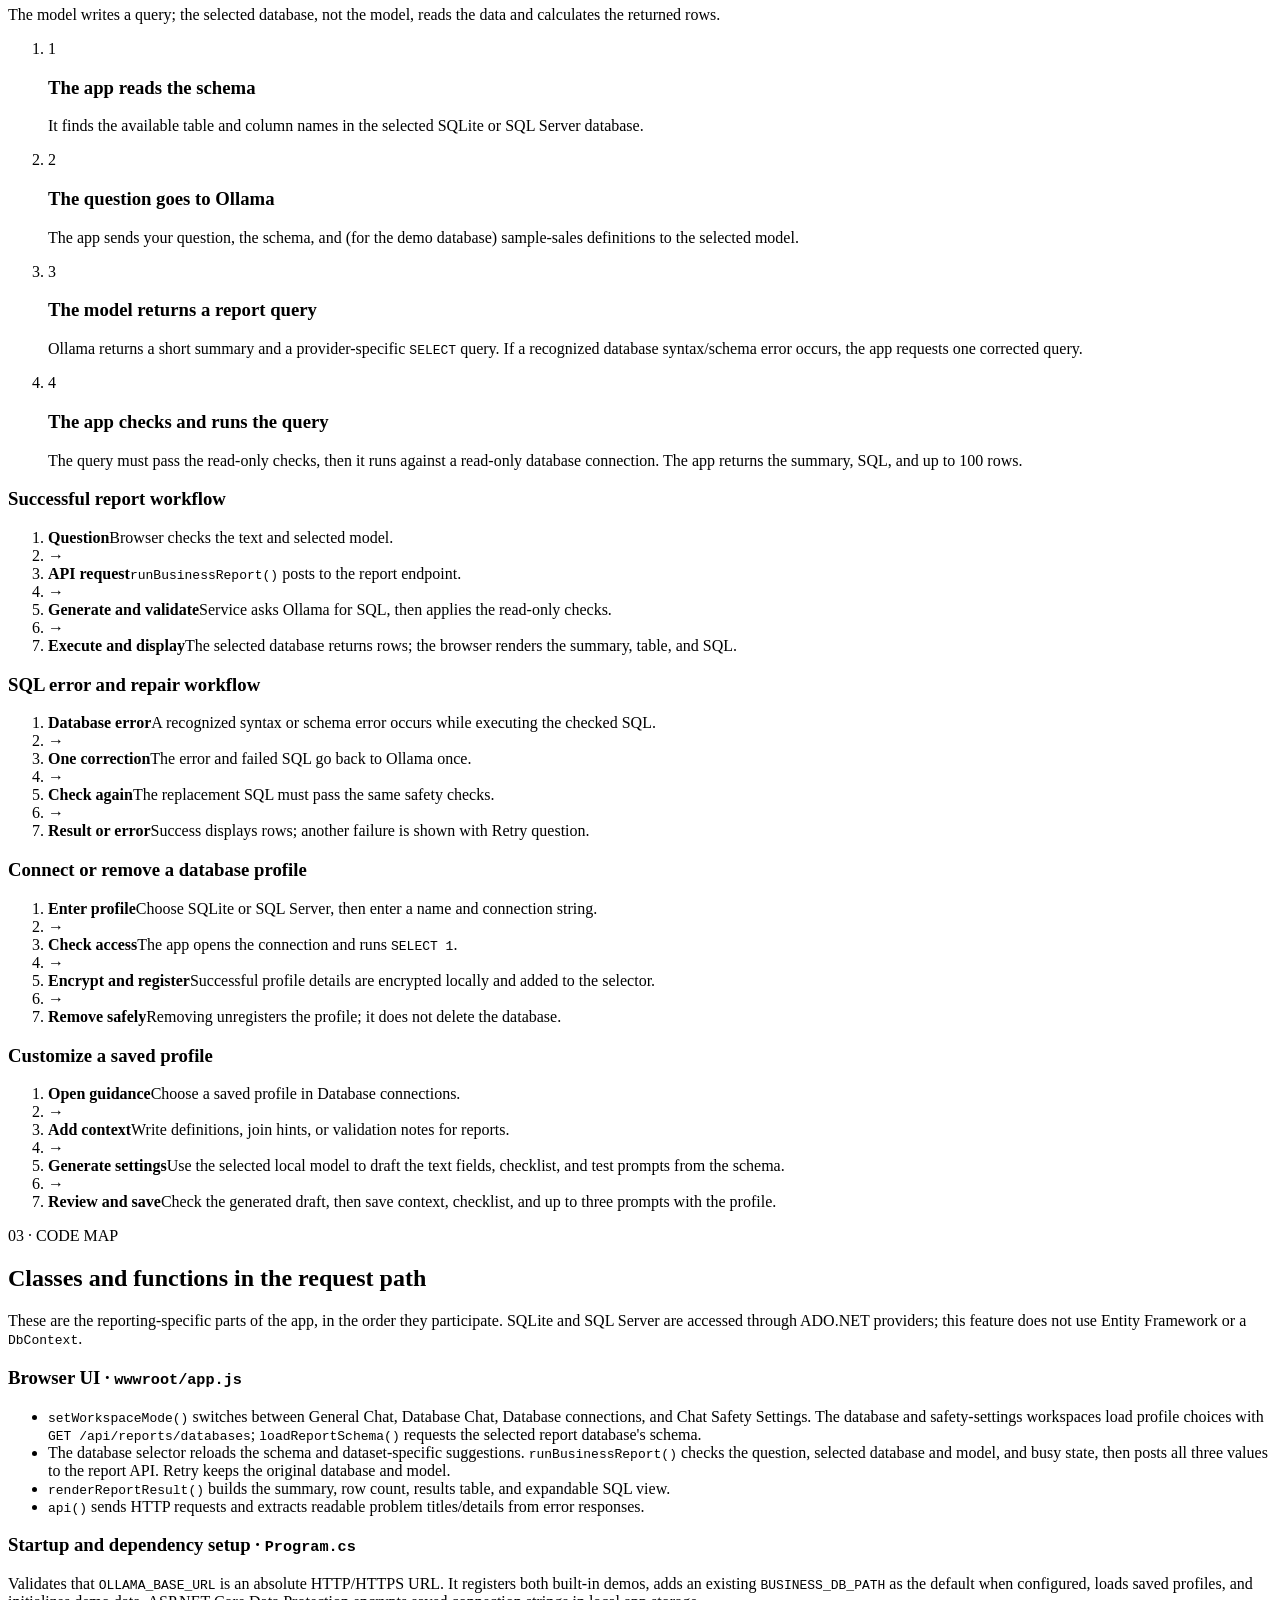
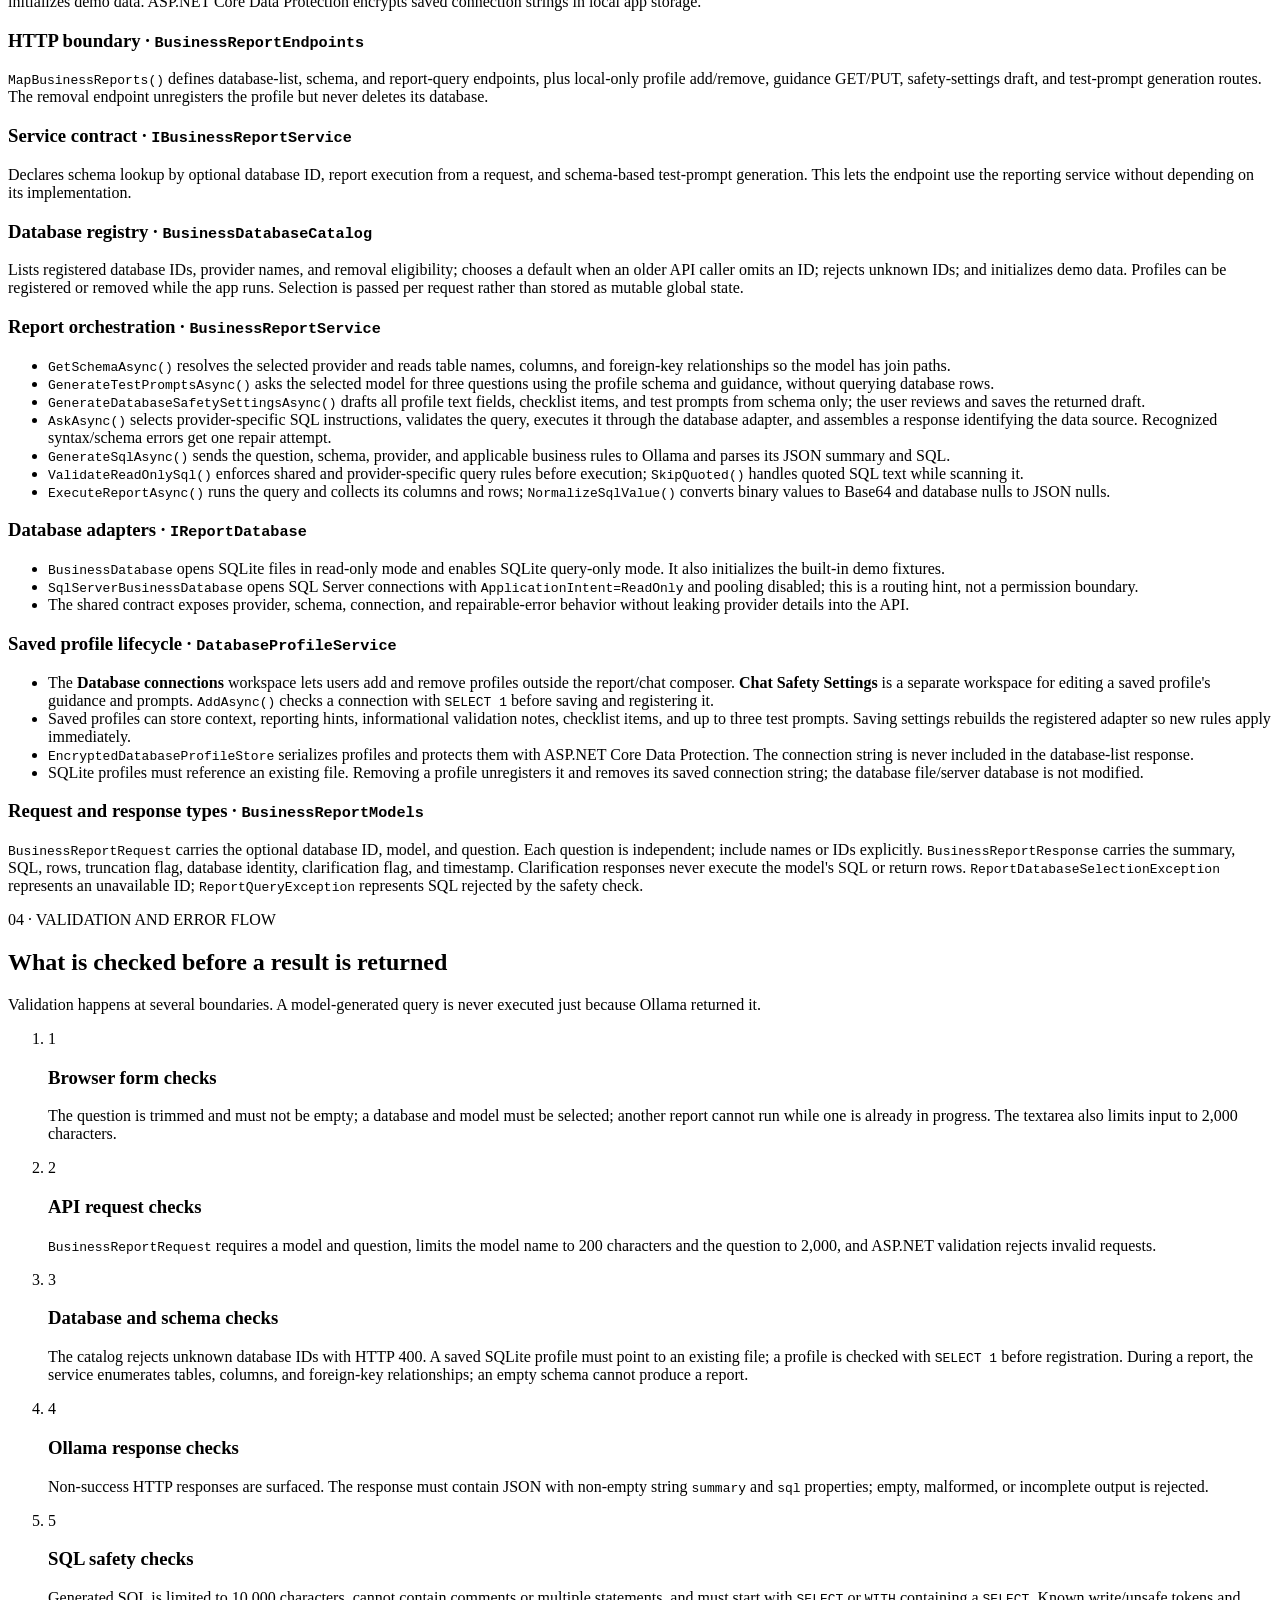
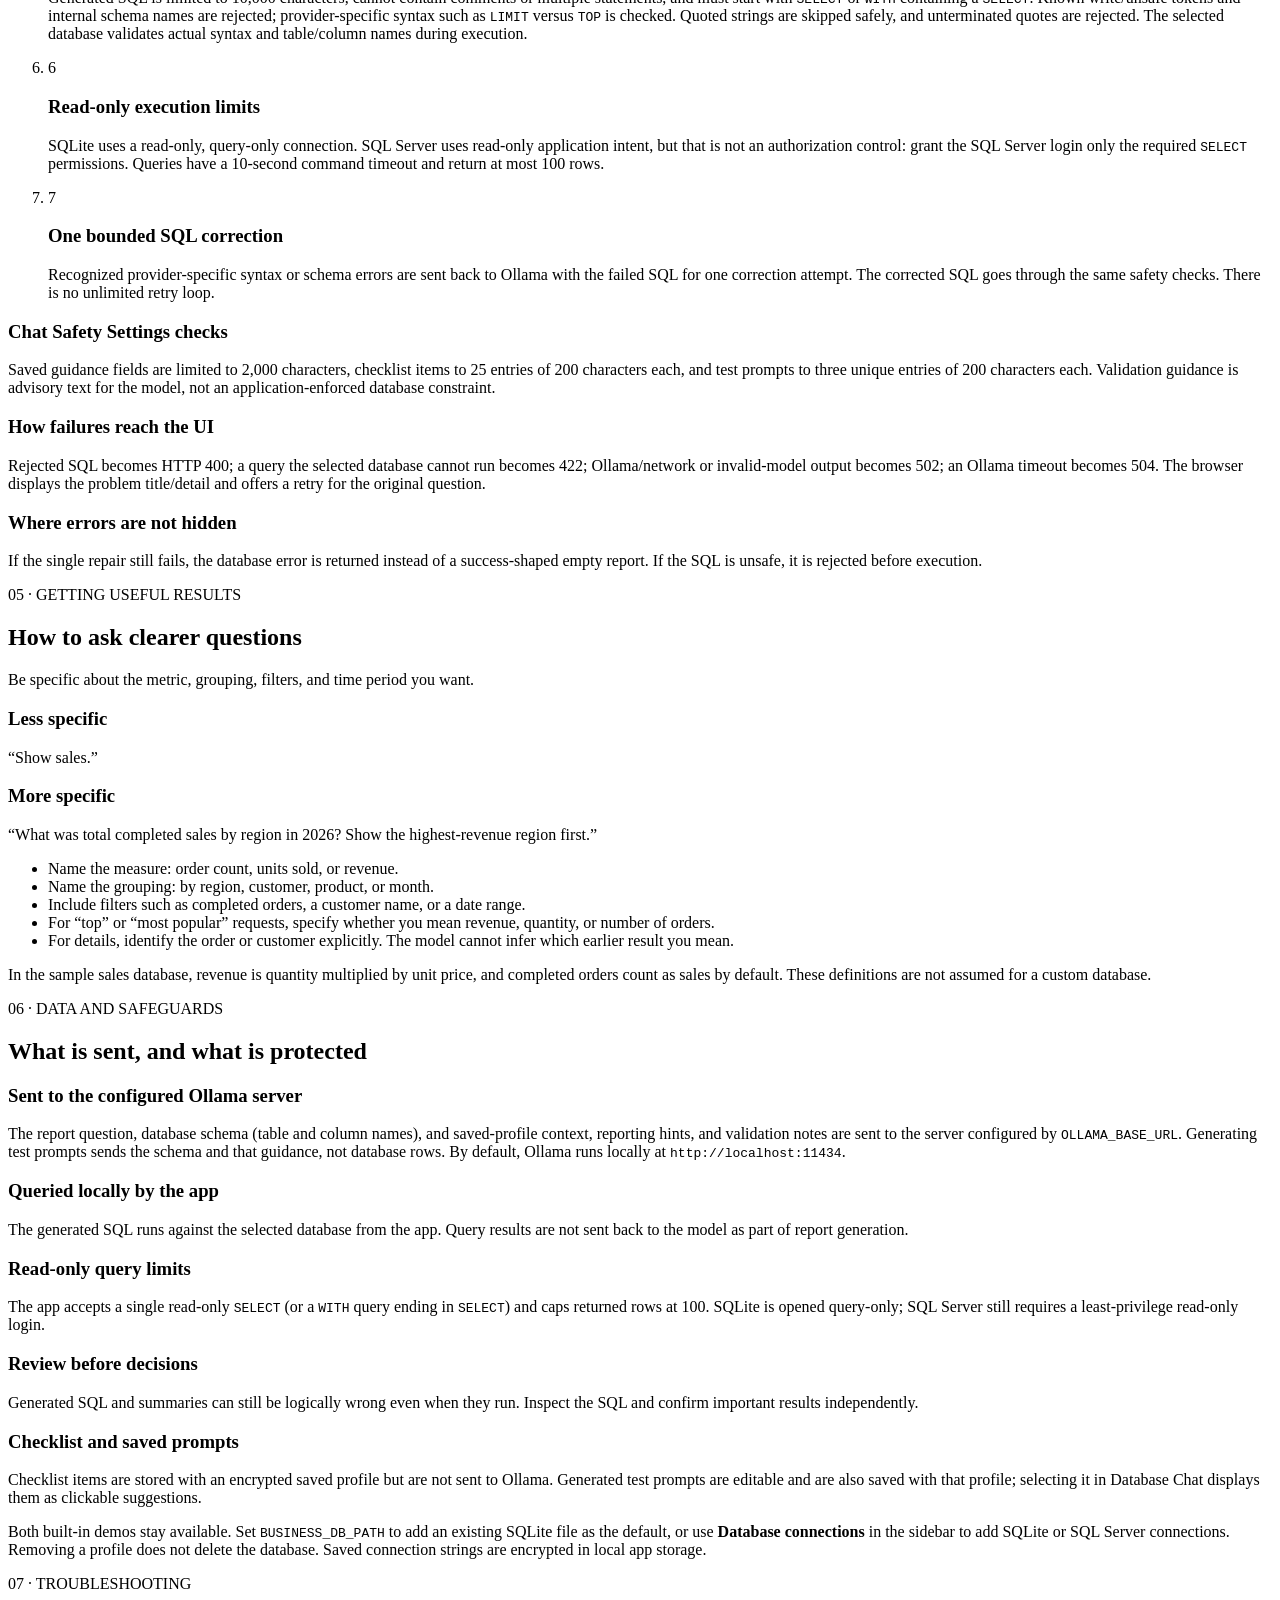
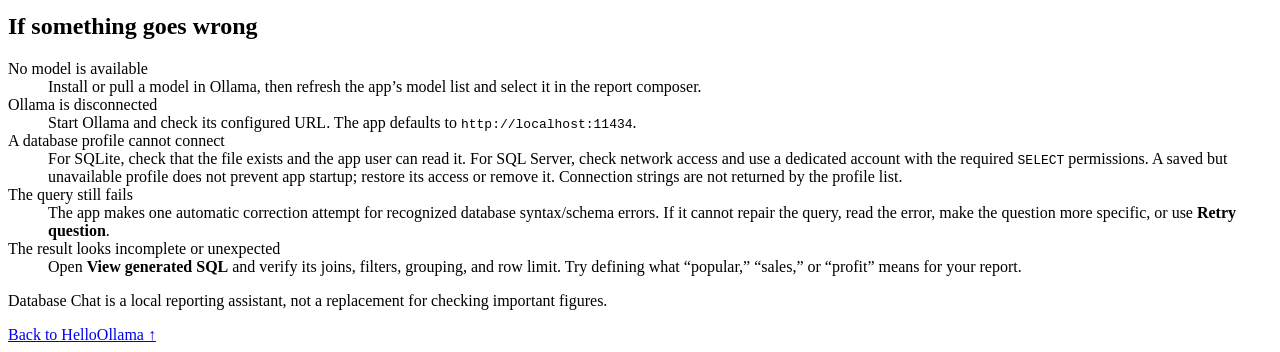
==== commit b3128864: "feat: Add database profile management and theme support - Introduced new project file for HelloOllam" ====
--- a/wwwroot/learning.html
+++ b/wwwroot/learning.html
@@ -4,24 +4,35 @@
   <meta charset="utf-8">
   <meta name="viewport" content="width=device-width, initial-scale=1">
   <meta name="theme-color" content="#101112">
-  <meta name="description" content="Learn how Ollama Desk turns business questions into read-only SQLite reports.">
-  <title>Business Reports Guide · Ollama Desk</title>
-  <link rel="stylesheet" href="/styles.css">
+  <meta name="description" content="Learn how HelloOllama turns database questions into read-only SQLite and SQL Server results.">
+  <title>Database Chat Guide · HelloOllama</title>
+  <link rel="stylesheet" href="/styles.css?v=theme-and-safety-settings-fix">
+  <script src="/theme.js?v=theme-and-safety-settings-fix" defer></script>
 </head>
 <body class="learning-page">
   <header class="learning-topbar">
-    <a class="brand" href="/" aria-label="Ollama Desk home">
-      <span class="brand-mark">O</span><span>ollama<span class="brand-light">desk</span></span>
+    <a class="brand" href="/" aria-label="HelloOllama home">
+      <span class="brand-mark">H</span><span>Hello<span class="brand-light">Ollama</span></span>
     </a>
-    <a class="learning-back" href="/">Back to Ollama Desk</a>
+    <div class="learning-header-actions">
+      <label class="theme-control">
+        <span class="sr-only">Color theme</span>
+        <select id="themeSelect" aria-label="Color theme" title="Color theme">
+          <option value="dark">Dark</option>
+          <option value="light">Light</option>
+          <option value="system">System</option>
+        </select>
+      </label>
+      <a class="learning-back" href="/">Back to HelloOllama</a>
+    </div>
   </header>
 
   <main class="learning-main">
     <section class="learning-hero">
-      <div class="eyebrow">BUSINESS REPORTS · LEARNING GUIDE</div>
+      <div class="eyebrow">DATABASE CHAT · LEARNING GUIDE</div>
       <h1>From a question to a report</h1>
-      <p>Learn what each reporting control does, how a model prepares a query, and how to check the results.</p>
-      <a class="learning-cta" href="/">Open Ollama Desk <span aria-hidden="true">→</span></a>
+      <p>Learn what each reporting control does, how a model prepares a query, and how to check the results. Choose Dark, Light, or System in the top bar to change the app theme.</p>
+      <a class="learning-cta" href="/">Open HelloOllama <span aria-hidden="true">→</span></a>
     </section>
 
     <nav class="learning-toc" aria-label="Guide sections">
@@ -38,13 +49,13 @@
       <div class="learning-section-heading">
         <div class="eyebrow">01 · THE SCREEN</div>
         <h2>What each reporting control does</h2>
-        <p>Open <strong>Business reports</strong> from the app sidebar to see these controls.</p>
+        <p>Open <strong>Database Chat</strong> to ask questions. Manage connections separately from <strong>Database connections</strong> in the sidebar.</p>
       </div>
       <div class="learning-cards">
         <article class="learning-card">
           <span class="learning-card-number">A</span>
           <h3>Database status</h3>
-          <p>Shows whether reports are using the built-in sample database or a SQLite database you configured. “Read only” means report queries cannot change its data.</p>
+          <p>Shows which built-in demo or saved SQLite/SQL Server profile is selected. Report queries are validated as reads; use a read-only SQL Server account as an additional permission boundary.</p>
         </article>
         <article class="learning-card">
           <span class="learning-card-number">B</span>
@@ -79,7 +90,17 @@
         <article class="learning-card">
           <span class="learning-card-number">H</span>
           <h3>Retry question</h3>
-          <p>If a generated query has a SQLite syntax or schema error, the app asks the model once to correct it. If that still fails, use this button to resubmit the original question with the same model.</p>
+          <p>If a generated query has a recognized database syntax or schema error, the app asks the model once to correct it. If that still fails, use this button to resubmit the original question with the same model.</p>
+        </article>
+        <article class="learning-card">
+          <span class="learning-card-number">I</span>
+          <h3>Database connections menu</h3>
+          <p>Open this separate workspace from the sidebar to add, review, or remove database profiles. Return to <strong>Database Chat</strong> to select a connection and ask questions.</p>
+        </article>
+        <article class="learning-card">
+          <span class="learning-card-number">J</span>
+          <h3>Chat Safety Settings</h3>
+          <p>Select a saved database profile and local model, then choose <strong>Generate basic settings</strong> to draft context, hints, validation notes, checklist items, and test prompts from its schema. The generated draft replaces the editor fields; review it and save when ready. Built-in and environment-configured databases are not editable here.</p>
         </article>
       </div>
       <p class="learning-note"><strong>Each report is independent.</strong> The reporting feature does not send earlier questions or results as chat history. Instead of typing “try again” or “show me that order,” use <strong>Retry question</strong> or include the relevant customer, order ID, date, or other details in a new question.</p>
@@ -89,12 +110,12 @@
       <div class="learning-section-heading">
         <div class="eyebrow">02 · BEHIND THE SCENES</div>
         <h2>How a report is produced</h2>
-        <p>The model writes a query; SQLite, not the model, reads the database and calculates the returned rows.</p>
+        <p>The model writes a query; the selected database, not the model, reads the data and calculates the returned rows.</p>
       </div>
       <ol class="learning-steps">
-        <li><span>1</span><div><h3>The app reads the schema</h3><p>It finds the available table and column names in the configured SQLite database.</p></div></li>
+        <li><span>1</span><div><h3>The app reads the schema</h3><p>It finds the available table and column names in the selected SQLite or SQL Server database.</p></div></li>
         <li><span>2</span><div><h3>The question goes to Ollama</h3><p>The app sends your question, the schema, and (for the demo database) sample-sales definitions to the selected model.</p></div></li>
-        <li><span>3</span><div><h3>The model returns a report query</h3><p>Ollama returns a short summary and one SQLite <code>SELECT</code> query. If a SQLite syntax/schema error occurs, the app requests one corrected query.</p></div></li>
+        <li><span>3</span><div><h3>The model returns a report query</h3><p>Ollama returns a short summary and a provider-specific <code>SELECT</code> query. If a recognized database syntax/schema error occurs, the app requests one corrected query.</p></div></li>
         <li><span>4</span><div><h3>The app checks and runs the query</h3><p>The query must pass the read-only checks, then it runs against a read-only database connection. The app returns the summary, SQL, and up to 100 rows.</p></div></li>
       </ol>
       <div class="learning-workflows">
@@ -107,13 +128,13 @@
             <li class="learning-arrow" aria-hidden="true">→</li>
             <li><strong>Generate and validate</strong><span>Service asks Ollama for SQL, then applies the read-only checks.</span></li>
             <li class="learning-arrow" aria-hidden="true">→</li>
-            <li><strong>Execute and display</strong><span>SQLite returns rows; the browser renders the summary, table, and SQL.</span></li>
+            <li><strong>Execute and display</strong><span>The selected database returns rows; the browser renders the summary, table, and SQL.</span></li>
           </ol>
         </article>
         <article class="learning-workflow-card">
           <h3>SQL error and repair workflow</h3>
           <ol class="learning-arrow-flow" aria-label="SQL error repair workflow">
-            <li><strong>SQLite error</strong><span>A syntax or schema error occurs while executing the checked SQL.</span></li>
+            <li><strong>Database error</strong><span>A recognized syntax or schema error occurs while executing the checked SQL.</span></li>
             <li class="learning-arrow" aria-hidden="true">→</li>
             <li><strong>One correction</strong><span>The error and failed SQL go back to Ollama once.</span></li>
             <li class="learning-arrow" aria-hidden="true">→</li>
@@ -122,6 +143,30 @@
             <li><strong>Result or error</strong><span>Success displays rows; another failure is shown with Retry question.</span></li>
           </ol>
         </article>
+        <article class="learning-workflow-card">
+          <h3>Connect or remove a database profile</h3>
+          <ol class="learning-arrow-flow" aria-label="Database profile workflow">
+            <li><strong>Enter profile</strong><span>Choose SQLite or SQL Server, then enter a name and connection string.</span></li>
+            <li class="learning-arrow" aria-hidden="true">→</li>
+            <li><strong>Check access</strong><span>The app opens the connection and runs <code>SELECT 1</code>.</span></li>
+            <li class="learning-arrow" aria-hidden="true">→</li>
+            <li><strong>Encrypt and register</strong><span>Successful profile details are encrypted locally and added to the selector.</span></li>
+            <li class="learning-arrow" aria-hidden="true">→</li>
+            <li><strong>Remove safely</strong><span>Removing unregisters the profile; it does not delete the database.</span></li>
+          </ol>
+        </article>
+        <article class="learning-workflow-card">
+          <h3>Customize a saved profile</h3>
+          <ol class="learning-arrow-flow" aria-label="Customize a saved database profile workflow">
+            <li><strong>Open guidance</strong><span>Choose a saved profile in Database connections.</span></li>
+            <li class="learning-arrow" aria-hidden="true">→</li>
+            <li><strong>Add context</strong><span>Write definitions, join hints, or validation notes for reports.</span></li>
+            <li class="learning-arrow" aria-hidden="true">→</li>
+            <li><strong>Generate settings</strong><span>Use the selected local model to draft the text fields, checklist, and test prompts from the schema.</span></li>
+            <li class="learning-arrow" aria-hidden="true">→</li>
+            <li><strong>Review and save</strong><span>Check the generated draft, then save context, checklist, and up to three prompts with the profile.</span></li>
+          </ol>
+        </article>
       </div>
     </section>
 
@@ -129,13 +174,13 @@
       <div class="learning-section-heading">
         <div class="eyebrow">03 · CODE MAP</div>
         <h2>Classes and functions in the request path</h2>
-        <p>These are the reporting-specific parts of the app, in the order they participate. This feature uses SQLite directly through <code>Microsoft.Data.Sqlite</code>; it does not use Entity Framework or a <code>DbContext</code>.</p>
+        <p>These are the reporting-specific parts of the app, in the order they participate. SQLite and SQL Server are accessed through ADO.NET providers; this feature does not use Entity Framework or a <code>DbContext</code>.</p>
       </div>
       <div class="learning-cards">
         <article class="learning-card">
           <h3>Browser UI · <code>wwwroot/app.js</code></h3>
           <ul class="learning-code-list">
-            <li><code>setWorkspaceMode()</code> switches to reports and loads database choices with <code>GET /api/reports/databases</code>. <code>loadReportSchema()</code> requests the selected database's schema and displays its tables and join paths.</li>
+            <li><code>setWorkspaceMode()</code> switches between General Chat, Database Chat, Database connections, and Chat Safety Settings. The database and safety-settings workspaces load profile choices with <code>GET /api/reports/databases</code>; <code>loadReportSchema()</code> requests the selected report database's schema.</li>
             <li>The database selector reloads the schema and dataset-specific suggestions. <code>runBusinessReport()</code> checks the question, selected database and model, and busy state, then posts all three values to the report API. Retry keeps the original database and model.</li>
             <li><code>renderReportResult()</code> builds the summary, row count, results table, and expandable SQL view.</li>
             <li><code>api()</code> sends HTTP requests and extracts readable problem titles/details from error responses.</li>
@@ -143,36 +188,47 @@
         </article>
         <article class="learning-card">
           <h3>Startup and dependency setup · <code>Program.cs</code></h3>
-          <p>Validates that <code>OLLAMA_BASE_URL</code> is an absolute HTTP/HTTPS URL. When <code>BUSINESS_DB_PATH</code> is absent, it registers the built-in Sales and Access Control demos in <code>BusinessDatabaseCatalog</code>; when set, only that existing SQLite file is registered. It initializes the catalog, registers the report service, and maps the endpoints.</p>
+          <p>Validates that <code>OLLAMA_BASE_URL</code> is an absolute HTTP/HTTPS URL. It registers both built-in demos, adds an existing <code>BUSINESS_DB_PATH</code> as the default when configured, loads saved profiles, and initializes demo data. ASP.NET Core Data Protection encrypts saved connection strings in local app storage.</p>
         </article>
         <article class="learning-card">
           <h3>HTTP boundary · <code>BusinessReportEndpoints</code></h3>
-          <p><code>MapBusinessReports()</code> defines <code>GET /api/reports/databases</code>, <code>GET /api/reports/schema?databaseId=…</code>, and <code>POST /api/reports/query</code>. The handlers resolve a requested database and convert invalid IDs and report failures into HTTP problem responses.</p>
+          <p><code>MapBusinessReports()</code> defines database-list, schema, and report-query endpoints, plus local-only profile add/remove, guidance GET/PUT, safety-settings draft, and test-prompt generation routes. The removal endpoint unregisters the profile but never deletes its database.</p>
         </article>
         <article class="learning-card">
           <h3>Service contract · <code>IBusinessReportService</code></h3>
-          <p>Declares schema lookup by optional database ID and report execution from a request. This lets the endpoint use the reporting service without depending on its implementation.</p>
+          <p>Declares schema lookup by optional database ID, report execution from a request, and schema-based test-prompt generation. This lets the endpoint use the reporting service without depending on its implementation.</p>
         </article>
         <article class="learning-card">
           <h3>Database registry · <code>BusinessDatabaseCatalog</code></h3>
-          <p>Lists registered database IDs and display names, chooses the default when an older API caller omits an ID, rejects unknown IDs, and initializes every registered database. Selection is passed per request rather than stored as mutable global state.</p>
+          <p>Lists registered database IDs, provider names, and removal eligibility; chooses a default when an older API caller omits an ID; rejects unknown IDs; and initializes demo data. Profiles can be registered or removed while the app runs. Selection is passed per request rather than stored as mutable global state.</p>
         </article>
         <article class="learning-card">
           <h3>Report orchestration · <code>BusinessReportService</code></h3>
           <ul class="learning-code-list">
-            <li><code>GetSchemaAsync()</code> resolves the selected database and reads table names, columns, and foreign-key relationships so the model has join paths.</li>
-            <li><code>AskAsync()</code> resolves the database from the request, obtains its schema, checks that tables exist, asks for SQL, validates it, executes against that database, and assembles a response identifying the dataset. A SQLite syntax/schema error gets one repair attempt.</li>
-            <li><code>GenerateSqlAsync()</code> sends the question, schema, and applicable business rules to Ollama and parses its JSON summary and SQL.</li>
-            <li><code>ValidateReadOnlySql()</code> enforces the query rules before execution; <code>SkipQuoted()</code> handles quoted SQL text while scanning it.</li>
+            <li><code>GetSchemaAsync()</code> resolves the selected provider and reads table names, columns, and foreign-key relationships so the model has join paths.</li>
+            <li><code>GenerateTestPromptsAsync()</code> asks the selected model for three questions using the profile schema and guidance, without querying database rows.</li>
+            <li><code>GenerateDatabaseSafetySettingsAsync()</code> drafts all profile text fields, checklist items, and test prompts from schema only; the user reviews and saves the returned draft.</li>
+            <li><code>AskAsync()</code> selects provider-specific SQL instructions, validates the query, executes it through the database adapter, and assembles a response identifying the data source. Recognized syntax/schema errors get one repair attempt.</li>
+            <li><code>GenerateSqlAsync()</code> sends the question, schema, provider, and applicable business rules to Ollama and parses its JSON summary and SQL.</li>
+            <li><code>ValidateReadOnlySql()</code> enforces shared and provider-specific query rules before execution; <code>SkipQuoted()</code> handles quoted SQL text while scanning it.</li>
             <li><code>ExecuteReportAsync()</code> runs the query and collects its columns and rows; <code>NormalizeSqlValue()</code> converts binary values to Base64 and database nulls to JSON nulls.</li>
           </ul>
         </article>
         <article class="learning-card">
-          <h3>SQLite lifecycle · <code>BusinessDatabase</code></h3>
+          <h3>Database adapters · <code>IReportDatabase</code></h3>
           <ul class="learning-code-list">
-            <li><code>InitializeAsync()</code> verifies that a configured custom file exists; for built-in demos it creates/seeds the sales schema or runs the access-control SQL setup script.</li>
-            <li><code>OpenReadOnlyConnectionAsync()</code> opens a read-only connection and enables SQLite query-only mode.</li>
-            <li><code>Id</code>, <code>DisplayName</code>, and <code>BusinessRules</code> identify the database and give the model dataset-specific context; <code>IsDemoData</code> marks sample data.</li>
+            <li><code>BusinessDatabase</code> opens SQLite files in read-only mode and enables SQLite query-only mode. It also initializes the built-in demo fixtures.</li>
+            <li><code>SqlServerBusinessDatabase</code> opens SQL Server connections with <code>ApplicationIntent=ReadOnly</code> and pooling disabled; this is a routing hint, not a permission boundary.</li>
+            <li>The shared contract exposes provider, schema, connection, and repairable-error behavior without leaking provider details into the API.</li>
+          </ul>
+        </article>
+        <article class="learning-card">
+          <h3>Saved profile lifecycle · <code>DatabaseProfileService</code></h3>
+          <ul class="learning-code-list">
+            <li>The <strong>Database connections</strong> workspace lets users add and remove profiles outside the report/chat composer. <strong>Chat Safety Settings</strong> is a separate workspace for editing a saved profile's guidance and prompts. <code>AddAsync()</code> checks a connection with <code>SELECT 1</code> before saving and registering it.</li>
+            <li>Saved profiles can store context, reporting hints, informational validation notes, checklist items, and up to three test prompts. Saving settings rebuilds the registered adapter so new rules apply immediately.</li>
+            <li><code>EncryptedDatabaseProfileStore</code> serializes profiles and protects them with ASP.NET Core Data Protection. The connection string is never included in the database-list response.</li>
+            <li>SQLite profiles must reference an existing file. Removing a profile unregisters it and removes its saved connection string; the database file/server database is not modified.</li>
           </ul>
         </article>
         <article class="learning-card">
@@ -191,20 +247,24 @@
       <ol class="learning-steps">
         <li><span>1</span><div><h3>Browser form checks</h3><p>The question is trimmed and must not be empty; a database and model must be selected; another report cannot run while one is already in progress. The textarea also limits input to 2,000 characters.</p></div></li>
         <li><span>2</span><div><h3>API request checks</h3><p><code>BusinessReportRequest</code> requires a model and question, limits the model name to 200 characters and the question to 2,000, and ASP.NET validation rejects invalid requests.</p></div></li>
-        <li><span>3</span><div><h3>Database and schema checks</h3><p>The catalog rejects unknown database IDs with HTTP 400. At startup, a configured custom database must exist. During a report, the service enumerates non-internal tables, columns, and foreign-key relationships; an empty schema cannot produce a report.</p></div></li>
+        <li><span>3</span><div><h3>Database and schema checks</h3><p>The catalog rejects unknown database IDs with HTTP 400. A saved SQLite profile must point to an existing file; a profile is checked with <code>SELECT 1</code> before registration. During a report, the service enumerates tables, columns, and foreign-key relationships; an empty schema cannot produce a report.</p></div></li>
         <li><span>4</span><div><h3>Ollama response checks</h3><p>Non-success HTTP responses are surfaced. The response must contain JSON with non-empty string <code>summary</code> and <code>sql</code> properties; empty, malformed, or incomplete output is rejected.</p></div></li>
-        <li><span>5</span><div><h3>SQL safety checks</h3><p>Generated SQL is limited to 10,000 characters, cannot contain comments or multiple statements, and must start with <code>SELECT</code> or <code>WITH</code> containing a <code>SELECT</code>. Known write/unsafe tokens and SQLite/PRAGMA internal names are rejected. Quoted strings are skipped safely, and unterminated quotes are rejected. The model is instructed to use the discovered schema; SQLite checks actual syntax and table/column names during execution.</p></div></li>
-        <li><span>6</span><div><h3>Read-only execution limits</h3><p>Execution uses a read-only, query-only connection with a 10-second command timeout. At most 100 rows are returned; if another row exists, the response marks the results as truncated.</p></div></li>
-        <li><span>7</span><div><h3>One bounded SQL correction</h3><p>A SQLite syntax/schema error (SQLite error code 1) is sent back to Ollama with the failed SQL for one correction attempt. The corrected SQL goes through the same safety checks. There is no unlimited retry loop.</p></div></li>
+        <li><span>5</span><div><h3>SQL safety checks</h3><p>Generated SQL is limited to 10,000 characters, cannot contain comments or multiple statements, and must start with <code>SELECT</code> or <code>WITH</code> containing a <code>SELECT</code>. Known write/unsafe tokens and internal schema names are rejected; provider-specific syntax such as <code>LIMIT</code> versus <code>TOP</code> is checked. Quoted strings are skipped safely, and unterminated quotes are rejected. The selected database validates actual syntax and table/column names during execution.</p></div></li>
+        <li><span>6</span><div><h3>Read-only execution limits</h3><p>SQLite uses a read-only, query-only connection. SQL Server uses read-only application intent, but that is not an authorization control: grant the SQL Server login only the required <code>SELECT</code> permissions. Queries have a 10-second command timeout and return at most 100 rows.</p></div></li>
+        <li><span>7</span><div><h3>One bounded SQL correction</h3><p>Recognized provider-specific syntax or schema errors are sent back to Ollama with the failed SQL for one correction attempt. The corrected SQL goes through the same safety checks. There is no unlimited retry loop.</p></div></li>
       </ol>
       <div class="learning-safety-grid learning-error-grid">
         <article class="learning-card">
+          <h3>Chat Safety Settings checks</h3>
+          <p>Saved guidance fields are limited to 2,000 characters, checklist items to 25 entries of 200 characters each, and test prompts to three unique entries of 200 characters each. Validation guidance is advisory text for the model, not an application-enforced database constraint.</p>
+        </article>
+        <article class="learning-card">
           <h3>How failures reach the UI</h3>
-          <p>Rejected SQL becomes HTTP 400; a query SQLite cannot run becomes 422; Ollama/network or invalid-model output becomes 502; an Ollama timeout becomes 504. The browser displays the problem title/detail and offers a retry for the original question.</p>
+          <p>Rejected SQL becomes HTTP 400; a query the selected database cannot run becomes 422; Ollama/network or invalid-model output becomes 502; an Ollama timeout becomes 504. The browser displays the problem title/detail and offers a retry for the original question.</p>
         </article>
         <article class="learning-card">
           <h3>Where errors are not hidden</h3>
-          <p>If the single repair still fails, the SQLite error is returned instead of a success-shaped empty report. If the SQL is unsafe, it is rejected before SQLite executes it.</p>
+          <p>If the single repair still fails, the database error is returned instead of a success-shaped empty report. If the SQL is unsafe, it is rejected before execution.</p>
         </article>
       </div>
     </section>
@@ -243,22 +303,26 @@
       <div class="learning-safety-grid">
         <article class="learning-card">
           <h3>Sent to the configured Ollama server</h3>
-          <p>The report question and database schema (table and column names) are sent to the server configured by <code>OLLAMA_BASE_URL</code>. By default, Ollama runs locally at <code>http://localhost:11434</code>.</p>
+          <p>The report question, database schema (table and column names), and saved-profile context, reporting hints, and validation notes are sent to the server configured by <code>OLLAMA_BASE_URL</code>. Generating test prompts sends the schema and that guidance, not database rows. By default, Ollama runs locally at <code>http://localhost:11434</code>.</p>
         </article>
         <article class="learning-card">
           <h3>Queried locally by the app</h3>
-          <p>The generated SQL runs against SQLite from the app. Query results are not sent back to the model as part of report generation.</p>
+          <p>The generated SQL runs against the selected database from the app. Query results are not sent back to the model as part of report generation.</p>
         </article>
         <article class="learning-card">
           <h3>Read-only query limits</h3>
-          <p>The app accepts a single read-only <code>SELECT</code> (or a <code>WITH</code> query ending in <code>SELECT</code>), uses a query-only SQLite connection, and caps returned rows at 100.</p>
+          <p>The app accepts a single read-only <code>SELECT</code> (or a <code>WITH</code> query ending in <code>SELECT</code>) and caps returned rows at 100. SQLite is opened query-only; SQL Server still requires a least-privilege read-only login.</p>
         </article>
         <article class="learning-card">
           <h3>Review before decisions</h3>
           <p>Generated SQL and summaries can still be logically wrong even when they run. Inspect the SQL and confirm important results independently.</p>
         </article>
-      </div>
-      <p class="learning-note">Without <code>BUSINESS_DB_PATH</code>, select either built-in sample database from the report composer. Setting <code>BUSINESS_DB_PATH</code> replaces those choices with the configured, existing SQLite file.</p>
+        <article class="learning-card">
+          <h3>Checklist and saved prompts</h3>
+          <p>Checklist items are stored with an encrypted saved profile but are not sent to Ollama. Generated test prompts are editable and are also saved with that profile; selecting it in Database Chat displays them as clickable suggestions.</p>
+        </article>
+      </div>
+      <p class="learning-note">Both built-in demos stay available. Set <code>BUSINESS_DB_PATH</code> to add an existing SQLite file as the default, or use <strong>Database connections</strong> in the sidebar to add SQLite or SQL Server connections. Removing a profile does not delete the database. Saved connection strings are encrypted in local app storage.</p>
     </section>
 
     <section class="learning-section" id="troubleshooting">
@@ -269,14 +333,15 @@
       <dl class="learning-faq">
         <div><dt>No model is available</dt><dd>Install or pull a model in Ollama, then refresh the app’s model list and select it in the report composer.</dd></div>
         <div><dt>Ollama is disconnected</dt><dd>Start Ollama and check its configured URL. The app defaults to <code>http://localhost:11434</code>.</dd></div>
-        <div><dt>The query still fails</dt><dd>The app makes one automatic correction attempt for SQLite syntax/schema errors. If it cannot repair the query, read the error, make the question more specific, or use <strong>Retry question</strong>.</dd></div>
+        <div><dt>A database profile cannot connect</dt><dd>For SQLite, check that the file exists and the app user can read it. For SQL Server, check network access and use a dedicated account with the required <code>SELECT</code> permissions. A saved but unavailable profile does not prevent app startup; restore its access or remove it. Connection strings are not returned by the profile list.</dd></div>
+        <div><dt>The query still fails</dt><dd>The app makes one automatic correction attempt for recognized database syntax/schema errors. If it cannot repair the query, read the error, make the question more specific, or use <strong>Retry question</strong>.</dd></div>
         <div><dt>The result looks incomplete or unexpected</dt><dd>Open <strong>View generated SQL</strong> and verify its joins, filters, grouping, and row limit. Try defining what “popular,” “sales,” or “profit” means for your report.</dd></div>
       </dl>
     </section>
 
     <footer class="learning-footer">
-      <p>Business reports are a local reporting assistant, not a replacement for checking important figures.</p>
-      <a class="learning-back" href="/">Back to Ollama Desk ↑</a>
+      <p>Database Chat is a local reporting assistant, not a replacement for checking important figures.</p>
+      <a class="learning-back" href="/">Back to HelloOllama ↑</a>
     </footer>
   </main>
 </body>
